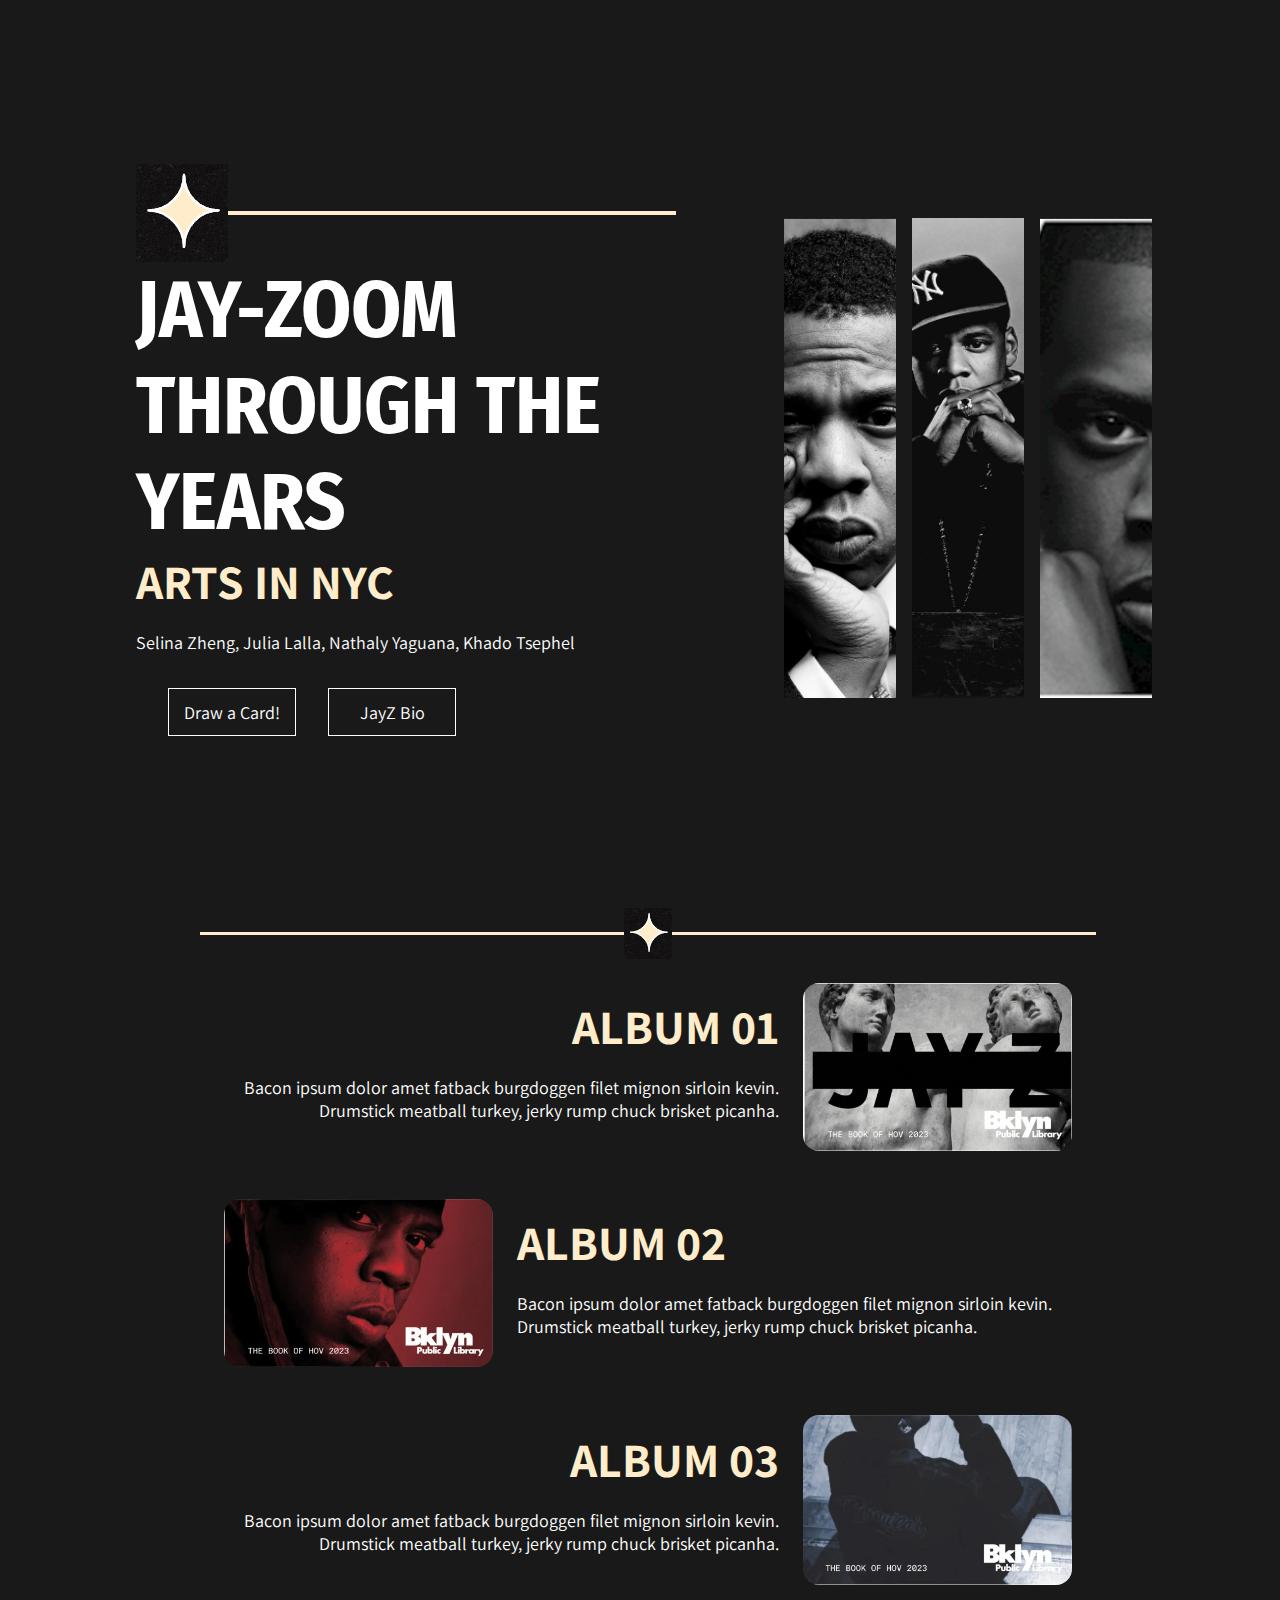
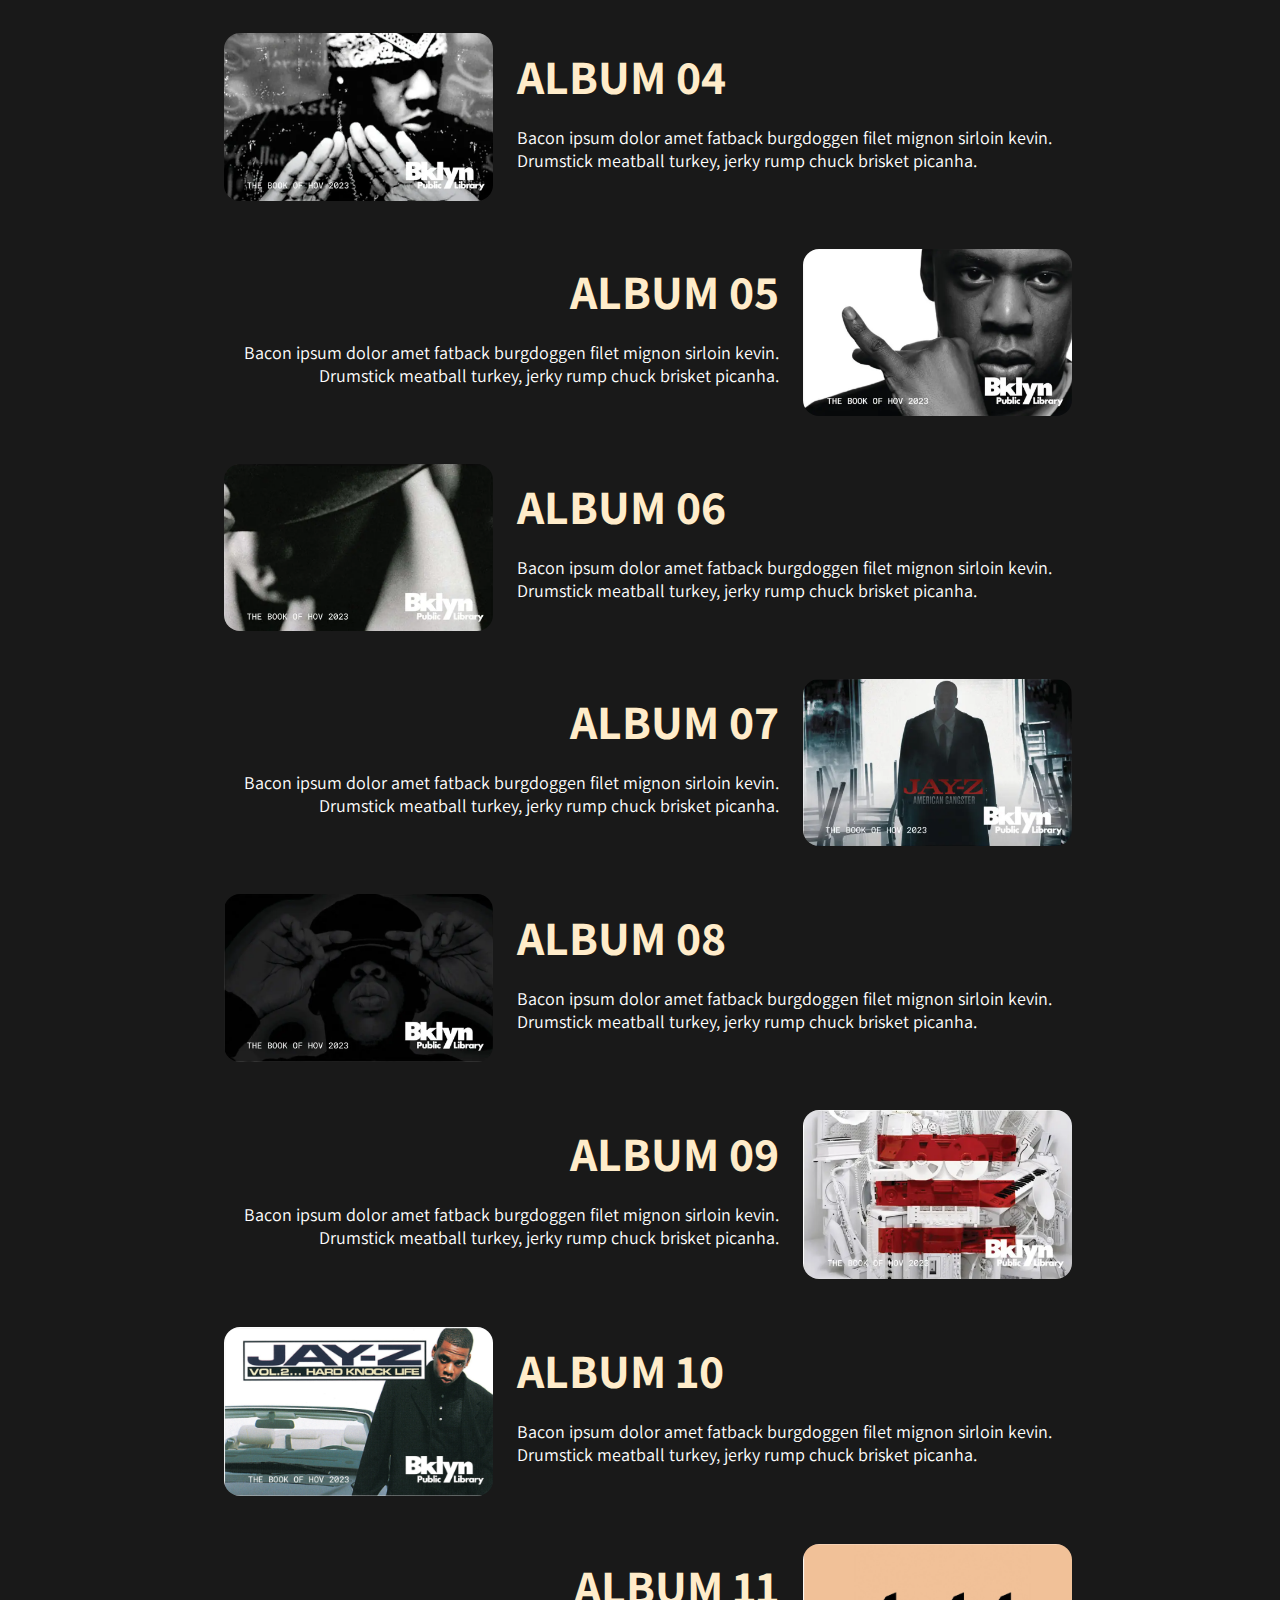
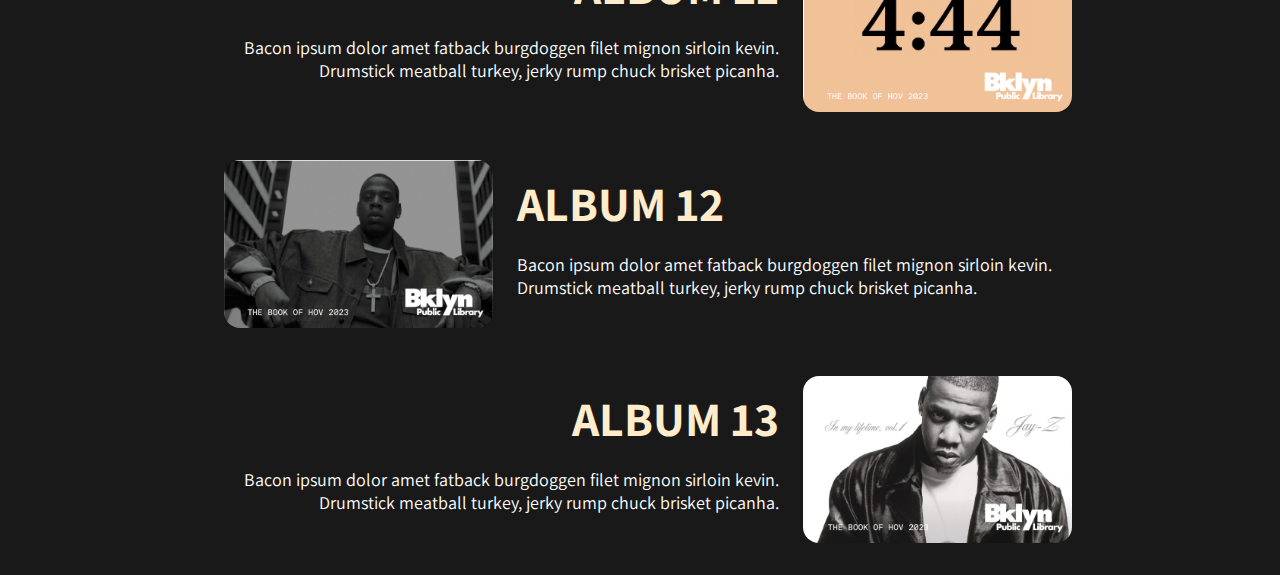
==== index.html @ f0cfb2fd "." ====
<html lang="en">
    <head>
        <meta charset="UTF-8" />
        <meta name="viewport" content="width=device-width, initial-scale=1.0" />
        <link rel="shortcut icon" href="media/star.png" type="image/x-icon" />
        <title>Jay Z Website</title>
        <link rel="stylesheet" href="style.css" />
    </head>
    <body>
        <div class="entire-body">
            <section id="cover">
                <div class="text-column">
                    <div class="row">
                        <img src="media/star.png" alt="" />
                        <span class="line"></span>
                    </div>
                    <h1 class="title">Jay-Zoom Through The Years</h1>
                    <h2 class="title-caption">Arts in NYC</h2>
                    <p class="description">
                        Selina Zheng, Julia Lalla, Nathaly Yaguana, Khado
                        Tsephel
                    </p>
                    <div class="row">
                        <button class="button">Draw a Card!</button>

                        <button class="button">
                            <a href="jayzbio.html">JayZ Bio</a>
                        </button>
                    </div>
                </div>
                <div class="picture-row">
                    <img
                        src="media/fig1.png"
                        alt="Picture of JayZ (black and white)"
                        class="long-img"
                    />
                    <img
                        src="media/fig2.png"
                        alt="Picture of JayZ (black and white)"
                        class="long-img"
                    />
                    <img
                        src="media/fig3.png"
                        alt="Picture of JayZ (black and white)"
                        class="long-img"
                    />
                </div>
            </section>
            <div class="border">
                <span class="line"></span>
                <img src="media/star.png" alt="" class="star-img" />
                <span class="line"></span>
            </div>
            <section id="template">
                <div class="text-group right">
                    <h2 class="title-caption">Album 01</h2>
                    <p class="description">
                        Bacon ipsum dolor amet fatback burgdoggen filet mignon
                        sirloin kevin. Drumstick meatball turkey, jerky rump
                        chuck brisket picanha.
                    </p>
                </div>

                <img
                    onclick="playSound1()"
                    src="media/card1.png"
                    alt="img of"
                    class="wide-img"
                />

                <audio
                    id="audio1"
                    src="https://s3.amazonaws.com/freecodecamp/drums/Heater-1.mp3"
                ></audio>
            </section>
            <section id="template">
                <img
                    onclick="playSound2()"
                    src="media/card2.png"
                    alt="img of"
                    class="wide-img"
                />
                <audio
                    id="audio2"
                    src="https://s3.amazonaws.com/freecodecamp/drums/Heater-1.mp3"
                ></audio>
                <div class="text-group left">
                    <h2 class="title-caption">Album 02</h2>
                    <p class="description">
                        Bacon ipsum dolor amet fatback burgdoggen filet mignon
                        sirloin kevin. Drumstick meatball turkey, jerky rump
                        chuck brisket picanha.
                    </p>
                </div>
            </section>
            <section id="template">
                <div class="text-group right">
                    <h2 class="title-caption">Album 03</h2>
                    <p class="description">
                        Bacon ipsum dolor amet fatback burgdoggen filet mignon
                        sirloin kevin. Drumstick meatball turkey, jerky rump
                        chuck brisket picanha.
                    </p>
                </div>
                <img
                    onclick="playSound3()"
                    src="media/card3.png"
                    alt="img of"
                    class="wide-img"
                />
                <audio
                    id="audio3"
                    src="https://s3.amazonaws.com/freecodecamp/drums/Heater-1.mp3"
                ></audio>
            </section>
            <section id="template">
                <img
                    onclick="playSound4()"
                    src="media/card4.png"
                    alt="img of"
                    class="wide-img"
                />
                <audio
                    id="audio4"
                    src="https://s3.amazonaws.com/freecodecamp/drums/Heater-1.mp3"
                ></audio>
                <div class="text-group left">
                    <h2 class="title-caption">Album 04</h2>
                    <p class="description">
                        Bacon ipsum dolor amet fatback burgdoggen filet mignon
                        sirloin kevin. Drumstick meatball turkey, jerky rump
                        chuck brisket picanha.
                    </p>
                </div>
            </section>
            <section id="template">
                <div class="text-group right">
                    <h2 class="title-caption">Album 05</h2>
                    <p class="description">
                        Bacon ipsum dolor amet fatback burgdoggen filet mignon
                        sirloin kevin. Drumstick meatball turkey, jerky rump
                        chuck brisket picanha.
                    </p>
                </div>
                <img
                    onclick="playSound5()"
                    src="media/card5.png"
                    alt="img of"
                    class="wide-img"
                />
                <audio
                    id="audio5"
                    src="https://s3.amazonaws.com/freecodecamp/drums/Heater-1.mp3"
                ></audio>
            </section>
            <section id="template">
                <img
                    onclick="playSound6()"
                    src="media/card6.png"
                    alt="img of"
                    class="wide-img"
                />
                <audio
                    id="audio6"
                    src="https://s3.amazonaws.com/freecodecamp/drums/Heater-1.mp3"
                ></audio>
                <div class="text-group left">
                    <h2 class="title-caption">Album 06</h2>
                    <p class="description">
                        Bacon ipsum dolor amet fatback burgdoggen filet mignon
                        sirloin kevin. Drumstick meatball turkey, jerky rump
                        chuck brisket picanha.
                    </p>
                </div>
            </section>
            <section id="template">
                <div class="text-group right">
                    <h2 class="title-caption">Album 07</h2>
                    <p class="description">
                        Bacon ipsum dolor amet fatback burgdoggen filet mignon
                        sirloin kevin. Drumstick meatball turkey, jerky rump
                        chuck brisket picanha.
                    </p>
                </div>
                <img
                    onclick="playSound7()"
                    src="media/card7.png"
                    alt="img of"
                    class="wide-img"
                />
                <audio
                    id="audio7"
                    src="https://s3.amazonaws.com/freecodecamp/drums/Heater-1.mp3"
                ></audio>
            </section>
            <section id="template">
                <img
                    onclick="playSound8()"
                    src="media/card8.png"
                    alt="img of"
                    class="wide-img"
                />
                <audio
                    id="audio8"
                    src="https://s3.amazonaws.com/freecodecamp/drums/Heater-1.mp3"
                ></audio>
                <div class="text-group left">
                    <h2 class="title-caption">Album 08</h2>
                    <p class="description">
                        Bacon ipsum dolor amet fatback burgdoggen filet mignon
                        sirloin kevin. Drumstick meatball turkey, jerky rump
                        chuck brisket picanha.
                    </p>
                </div>
            </section>
            <section id="template">
                <div class="text-group right">
                    <h2 class="title-caption">Album 09</h2>
                    <p class="description">
                        Bacon ipsum dolor amet fatback burgdoggen filet mignon
                        sirloin kevin. Drumstick meatball turkey, jerky rump
                        chuck brisket picanha.
                    </p>
                </div>
                <img
                    onclick="playSound9()"
                    src="media/card9.png"
                    alt="img of"
                    class="wide-img"
                />
                <audio
                    id="audio9"
                    src="https://s3.amazonaws.com/freecodecamp/drums/Heater-1.mp3"
                ></audio>
            </section>
            <section id="template">
                <img
                    onclick="playSound10()"
                    src="media/card10.png"
                    alt="img of"
                    class="wide-img"
                />
                <audio
                    id="audio10"
                    src="https://s3.amazonaws.com/freecodecamp/drums/Heater-1.mp3"
                ></audio>
                <div class="text-group left">
                    <h2 class="title-caption">Album 10</h2>
                    <p class="description">
                        Bacon ipsum dolor amet fatback burgdoggen filet mignon
                        sirloin kevin. Drumstick meatball turkey, jerky rump
                        chuck brisket picanha.
                    </p>
                </div>
            </section>
            <section id="template">
                <div class="text-group right">
                    <h2 class="title-caption">Album 11</h2>
                    <p class="description">
                        Bacon ipsum dolor amet fatback burgdoggen filet mignon
                        sirloin kevin. Drumstick meatball turkey, jerky rump
                        chuck brisket picanha.
                    </p>
                </div>
                <img
                    onclick="playSound11()"
                    src="media/card11.png"
                    alt="img of"
                    class="wide-img"
                />
                <audio
                    id="audio11"
                    src="https://s3.amazonaws.com/freecodecamp/drums/Heater-1.mp3"
                ></audio>
            </section>
            <section id="template">
                <img
                    onclick="playSound12()"
                    src="media/card12.png"
                    alt="img of"
                    class="wide-img"
                />
                <audio
                    id="audio12"
                    src="https://s3.amazonaws.com/freecodecamp/drums/Heater-1.mp3"
                ></audio>
                <div class="text-group left">
                    <h2 class="title-caption">Album 12</h2>
                    <p class="description">
                        Bacon ipsum dolor amet fatback burgdoggen filet mignon
                        sirloin kevin. Drumstick meatball turkey, jerky rump
                        chuck brisket picanha.
                    </p>
                </div>
            </section>
            <section id="template">
                <div class="text-group right">
                    <h2 class="title-caption">Album 13</h2>
                    <p class="description">
                        Bacon ipsum dolor amet fatback burgdoggen filet mignon
                        sirloin kevin. Drumstick meatball turkey, jerky rump
                        chuck brisket picanha.
                    </p>
                </div>
                <img
                    onclick="playSound13()"
                    src="media/card13.png"
                    alt="img of"
                    class="wide-img"
                />
                <audio
                    id="audio13"
                    src="https://s3.amazonaws.com/freecodecamp/drums/Heater-1.mp3"
                ></audio>
            </section>
        </div>
        <script src="main.js"></script>
    </body>
</html>
---- style.css ----
@import url(variable.css);
body {
    scroll-behavior: smooth;
    width: 100%;
    overflow-x: hidden;
    background-color: var(--primary-bg);
}
.entire-body {
    margin: 0 auto;
    width: 100%;
    justify-content: center;
    align-items: center;
    display: flex;
    flex-direction: column;
    scrollbar-color: var(--primary-color) var(--quad-color);
}
/* cover page */
#cover {
    width: 100%;
    height: 100vh;
    display: flex;
    flex-direction: row;
    justify-content: center;
    align-items: center;
    margin: 0 auto;
}
.text-column {
    display: flex;
    flex-direction: column;
    width: 50%;
}
.picture-row {
    display: flex;
    width: 30%;
    justify-content: space-around;
}
.button {
    background-color: var(--primary-bg);
    border: 0.1rem solid var(--white);
    color: var(--white);
    width: 20%;
    height: 3rem;
    padding: 0.3rem;
    margin: 1rem 0 1rem 2rem;
    font-family: var(--font-assist);
    font-size: var(--text);
    transition-duration: 0.3s;
}
.button:hover {
    background-color: var(--white);
    color: var(--black);
}
.long-img {
    width: 7rem;
    height: 30rem;
}
.title {
    font-family: var(--font-fira);
    font-size: var(--h1);
    color: var(--white);
    margin: 0;
    text-transform: uppercase;
}
.title-caption {
    font-family: var(--font-assist);
    font-size: var(--h2);
    color: var(--primary-color);
    margin: 0;
    text-transform: uppercase;
}
.description {
    color: var(--white);
    font-size: var(--text);
    font-family: var(--font-assist);
}
/* aesthetic lines and star img */
.row {
    display: flex;
    align-items: center;
    flex-direction: row;
}
.line {
    width: 70%;
    height: 0.2rem;
    background-color: var(--primary-color);
}
.border {
    display: flex;
    align-items: center;
    width: 70%;
    justify-content: space-around;
}
.star-img {
    width: 3rem;
}
/* template */
#template {
    display: flex;
    width: 70%;
    height: 40%;
    justify-content: space-around;
    align-items: center;
}
.text-group {
    width: 70%;
    display: flex;
    flex-direction: column;
}
.right {
    text-align: end;
}
.left {
    text-align: start;
}
.wide-img {
    margin: 1.5rem;
    width: 30%;
    border-radius: 1rem;
    position: relative;
}
a {
    text-decoration: none;
    color: var(--white);
}
.button:hover a {
    color: var(--black);
}
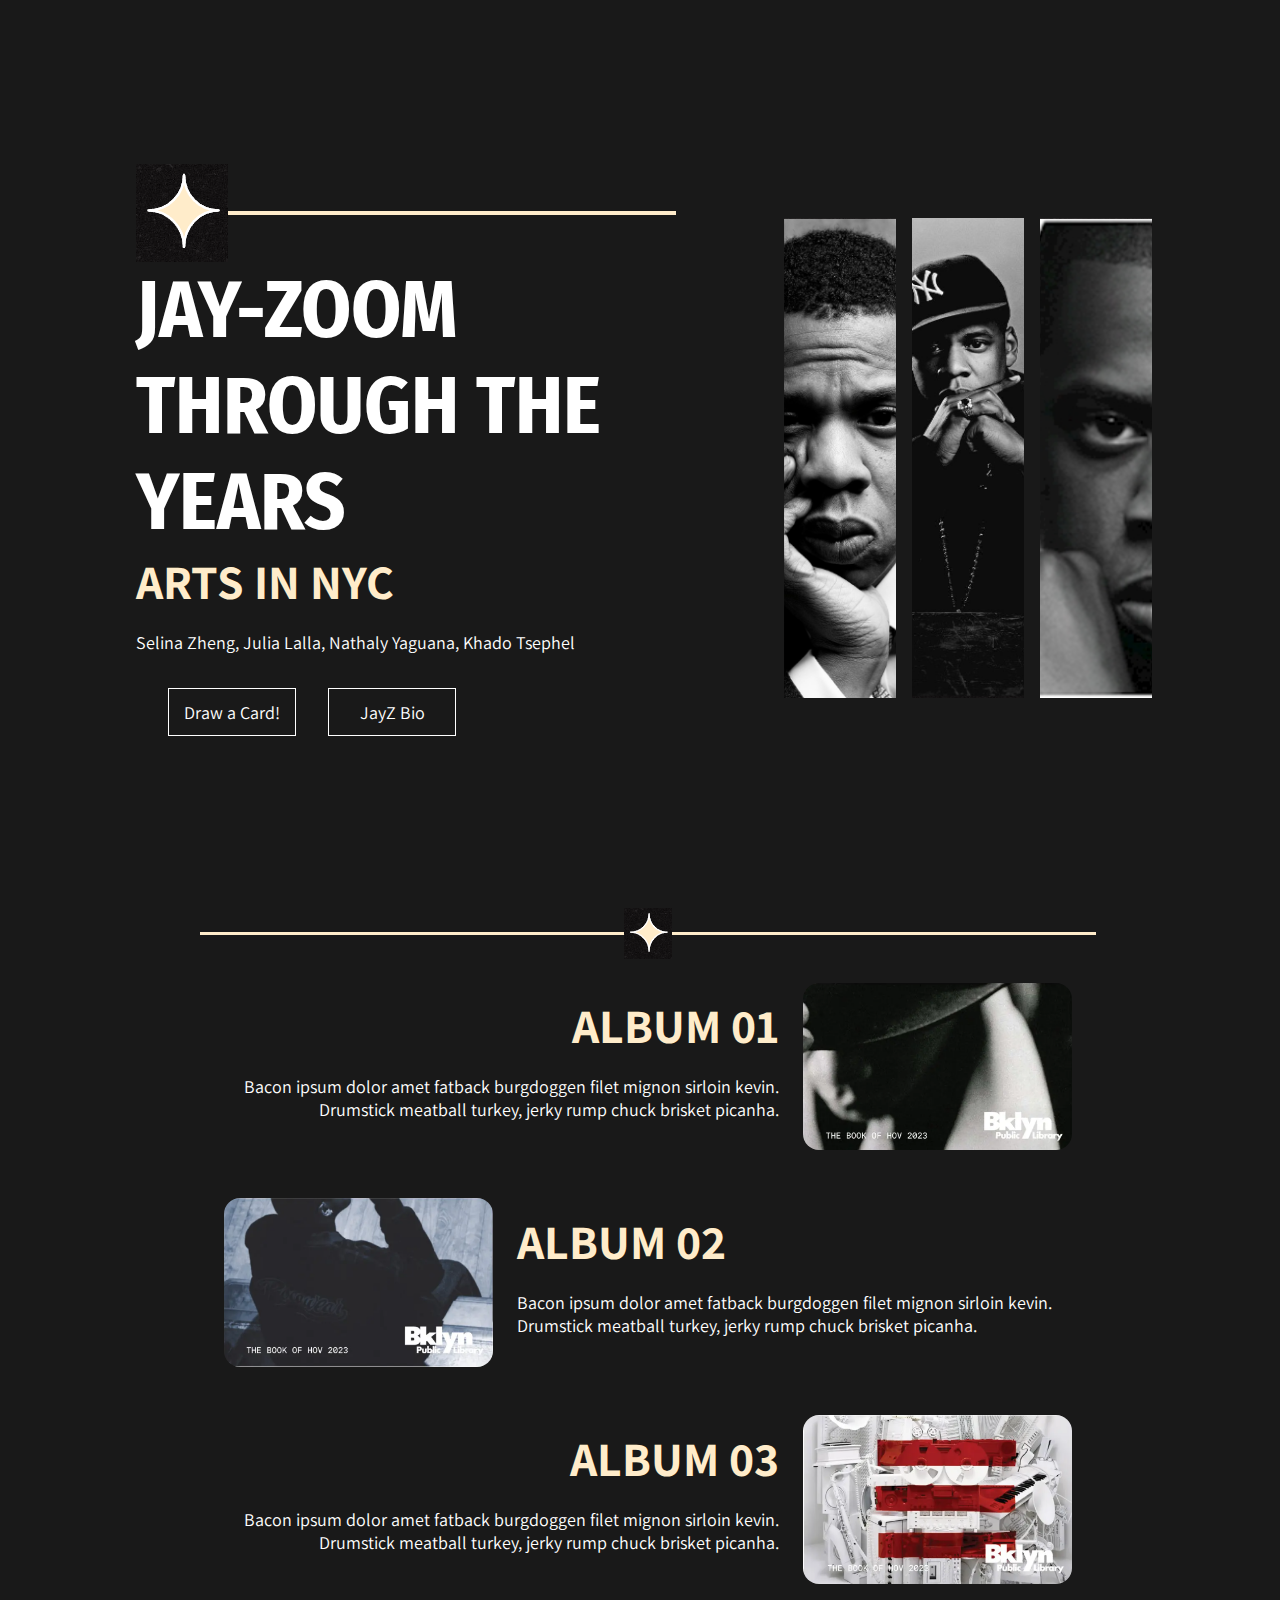
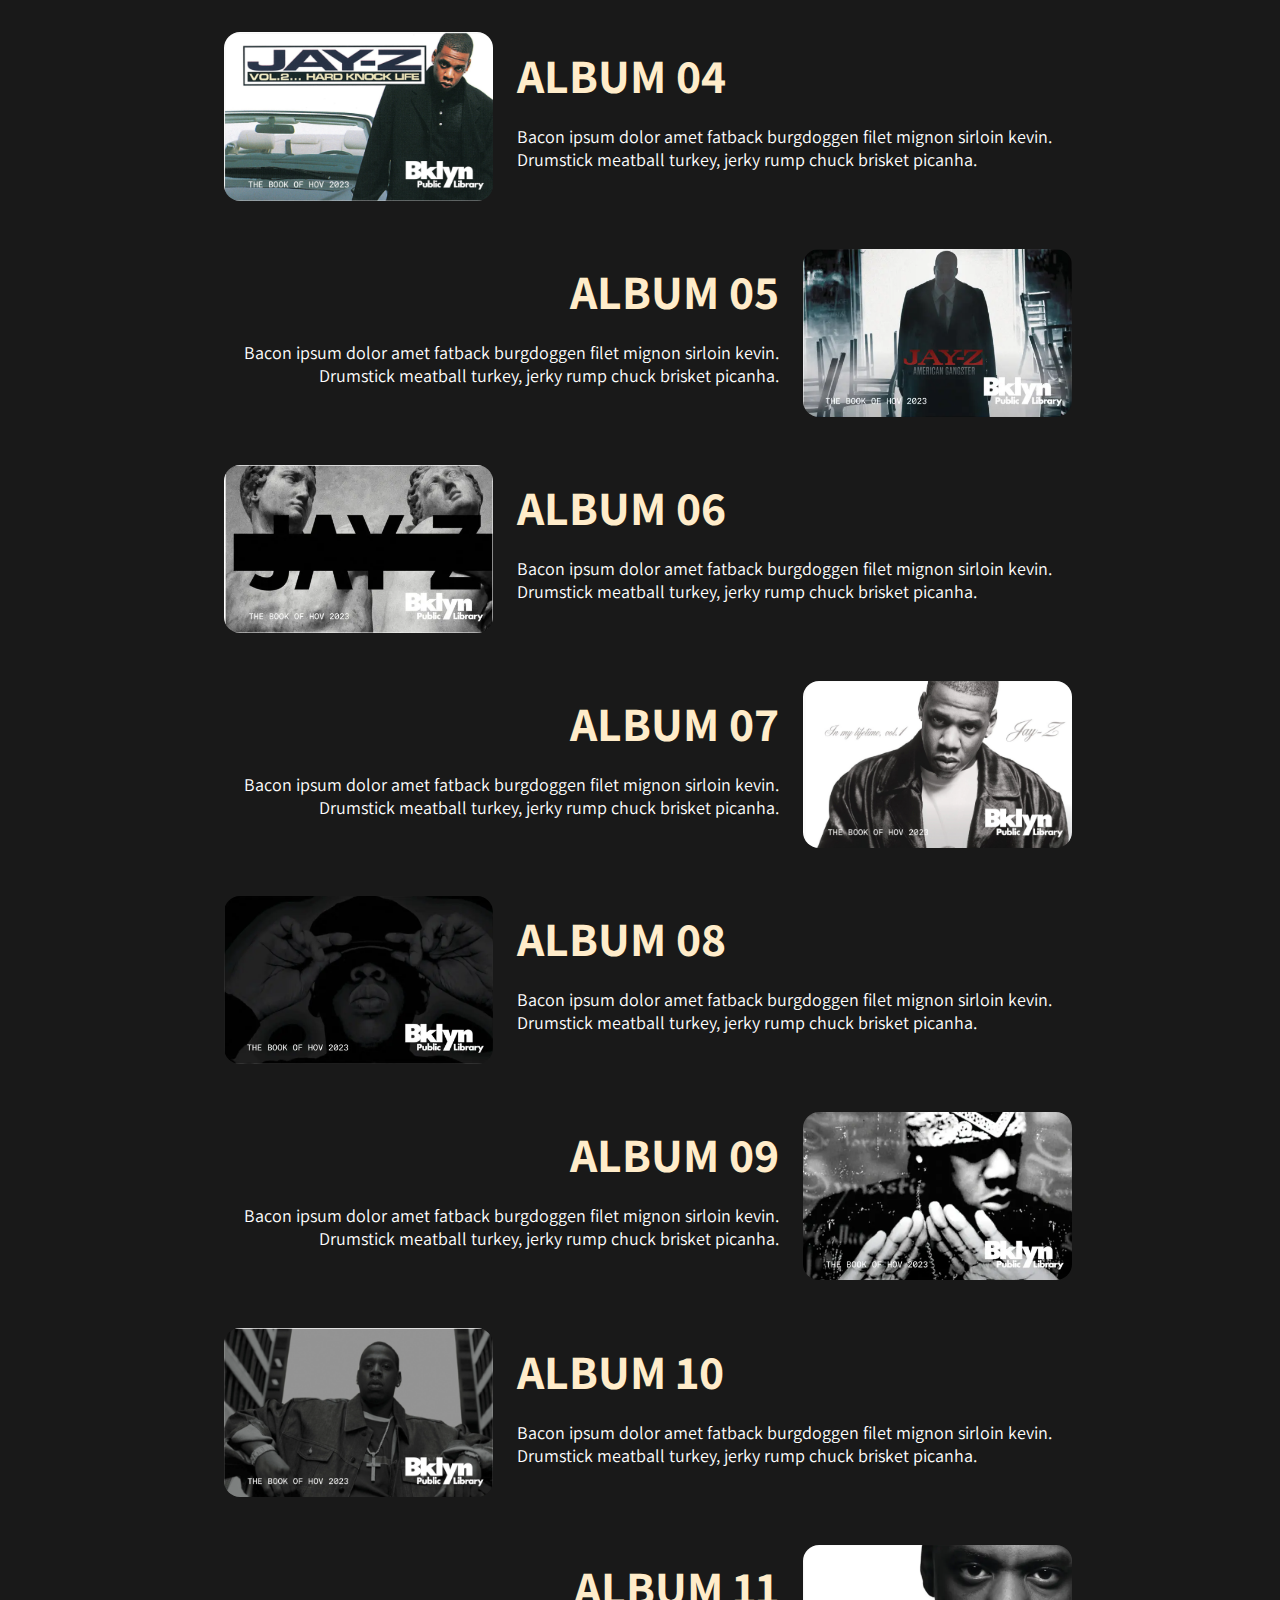
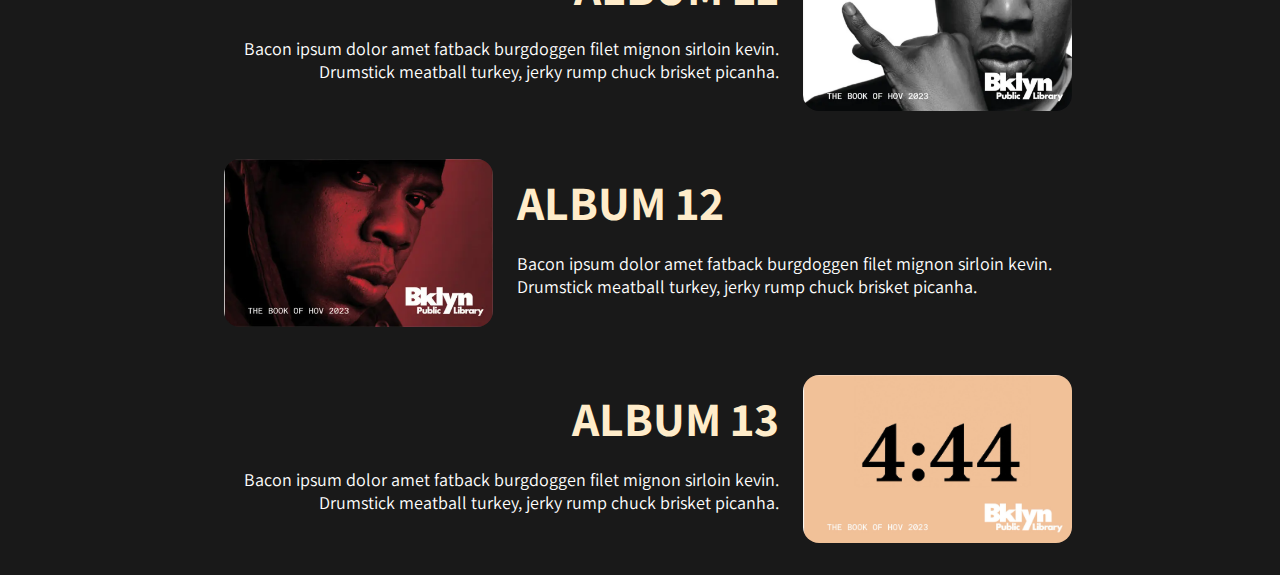
==== commit ac2aa33d: "draw a card complete (kind of)" ====
--- a/index.html
+++ b/index.html
@@ -21,7 +21,9 @@
                         Tsephel
                     </p>
                     <div class="row">
-                        <button class="button">Draw a Card!</button>
+                        <button class="button">
+                            <a href="draw.html">Draw a Card!</a>
+                        </button>
 
                         <button class="button">
                             <a href="jayzbio.html">JayZ Bio</a>
--- a/style.css
+++ b/style.css
@@ -46,9 +46,17 @@
     font-size: var(--text);
     transition-duration: 0.3s;
 }
+.longerbtn {
+    width: 7rem;
+}
 .button:hover {
     background-color: var(--white);
     color: var(--black);
+    justify-content: center;
+    align-items: center;
+}
+.button:hover img {
+    display: none;
 }
 .long-img {
     width: 7rem;
@@ -125,3 +133,72 @@
 .button:hover a {
     color: var(--black);
 }
+.bigger-wide-img {
+    width: 20rem;
+}
+
+/* shuffle card css */
+.card-container {
+    width: 70%;
+    height: 95vh;
+    display: flex;
+    flex-direction: column;
+    justify-content: center;
+    align-items: center;
+    text-align: center;
+    margin: 0 auto;
+    position: relative;
+}
+.card-container h1 {
+    font-size: var(--h2);
+}
+.card-container p {
+    color: var(--white);
+    font-size: var(--text);
+    font-family: var(--font-assist);
+}
+.card-container button {
+    z-index: 2;
+}
+.column {
+    display: flex;
+    align-items: center;
+    justify-content: center;
+    flex-direction: column;
+}
+
+.rotate {
+    transform: rotate(90deg);
+}
+.placeholder-img {
+    width: 40%;
+    margin: 2rem 2rem 0 0;
+}
+.instruct {
+    width: 30vw;
+    height: 20rem;
+    color: var(--white);
+    text-decoration: none;
+    overflow-y: scroll;
+    margin: 0;
+    scrollbar-width: thin;
+    list-style-type: none;
+    text-align: left;
+}
+.icon {
+    width: 1.5rem;
+    height: 60%;
+    margin-left: 10%;
+}
+::-webkit-scrollbar {
+    scrollbar-width: thin;
+    background-color: var(--primary-bg);
+}
+
+ul::-webkit-scrollbar-thumb {
+    scrollbar-width: thin;
+    width: 10px;
+    -webkit-box-shadow: inset 0 0 6px rgba(0, 0, 0, 0.3);
+    border-radius: 10px;
+    background-color: var(--quad-color);
+}
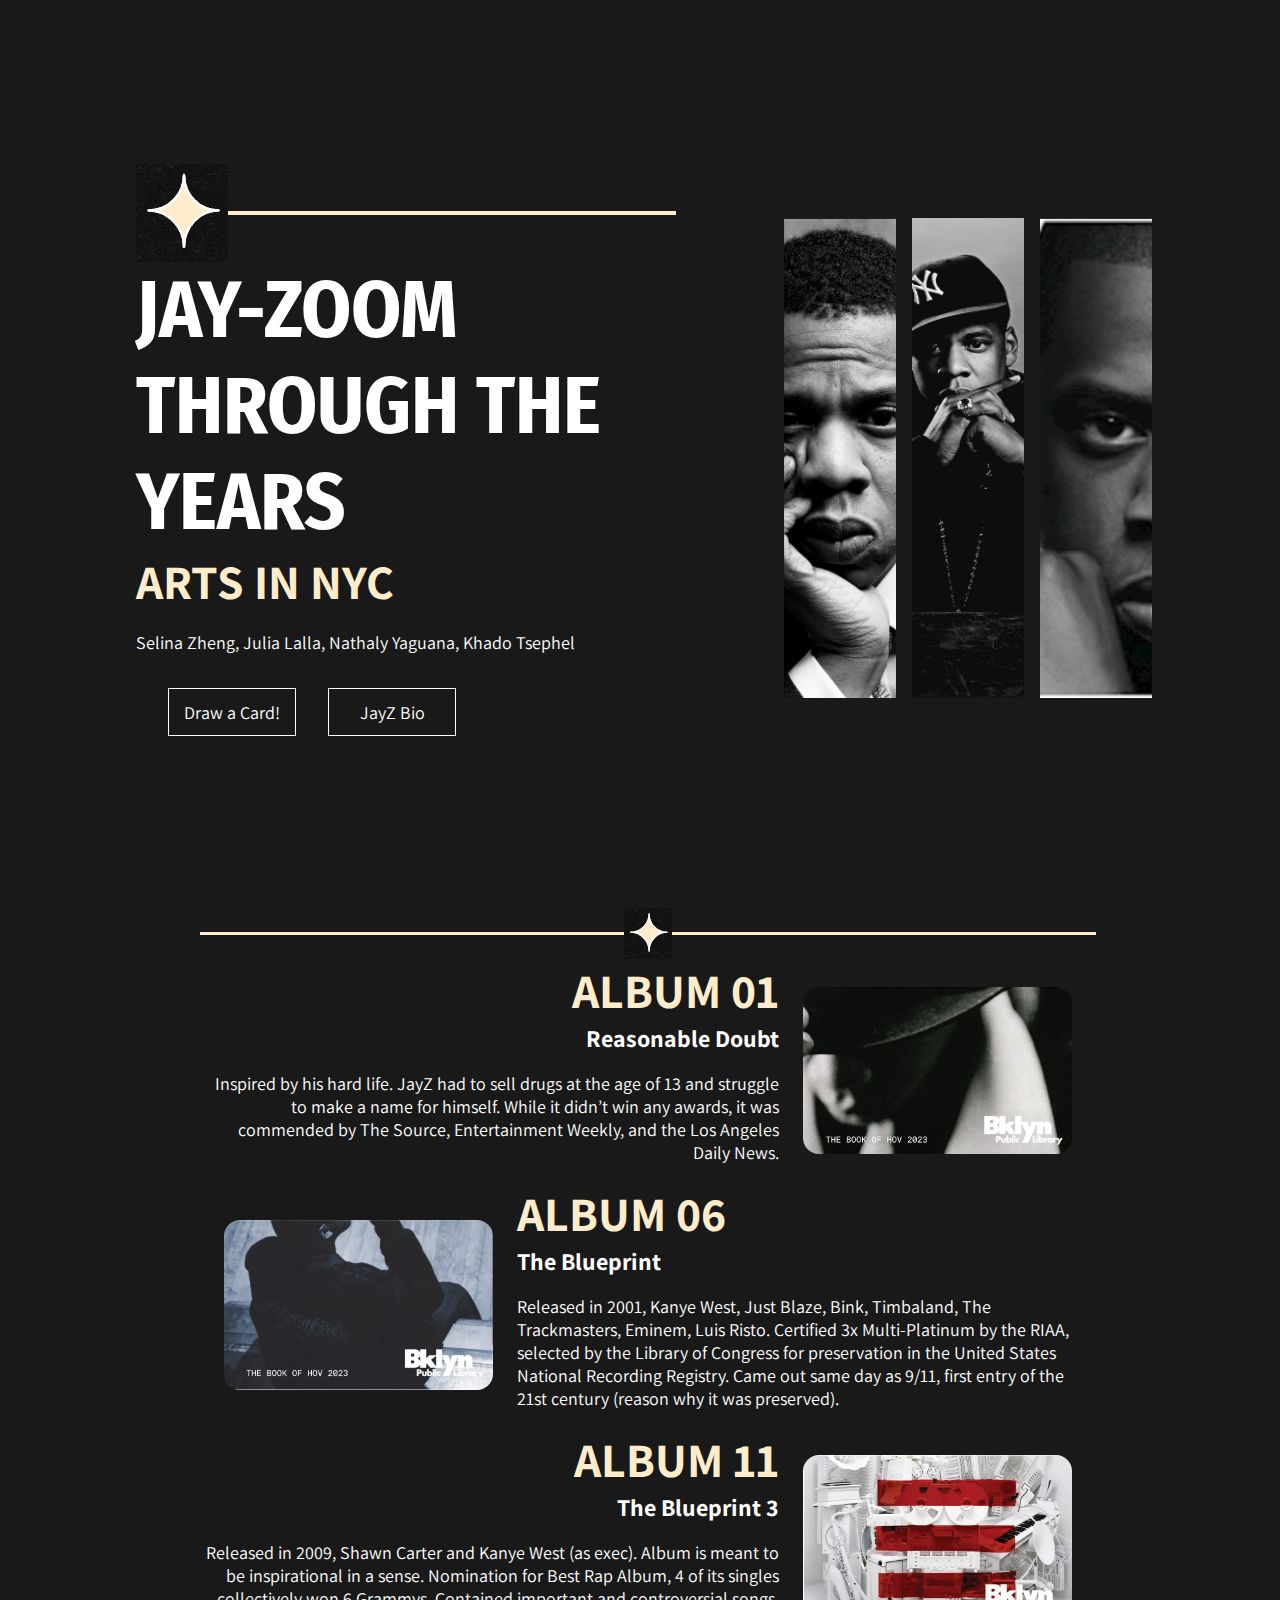
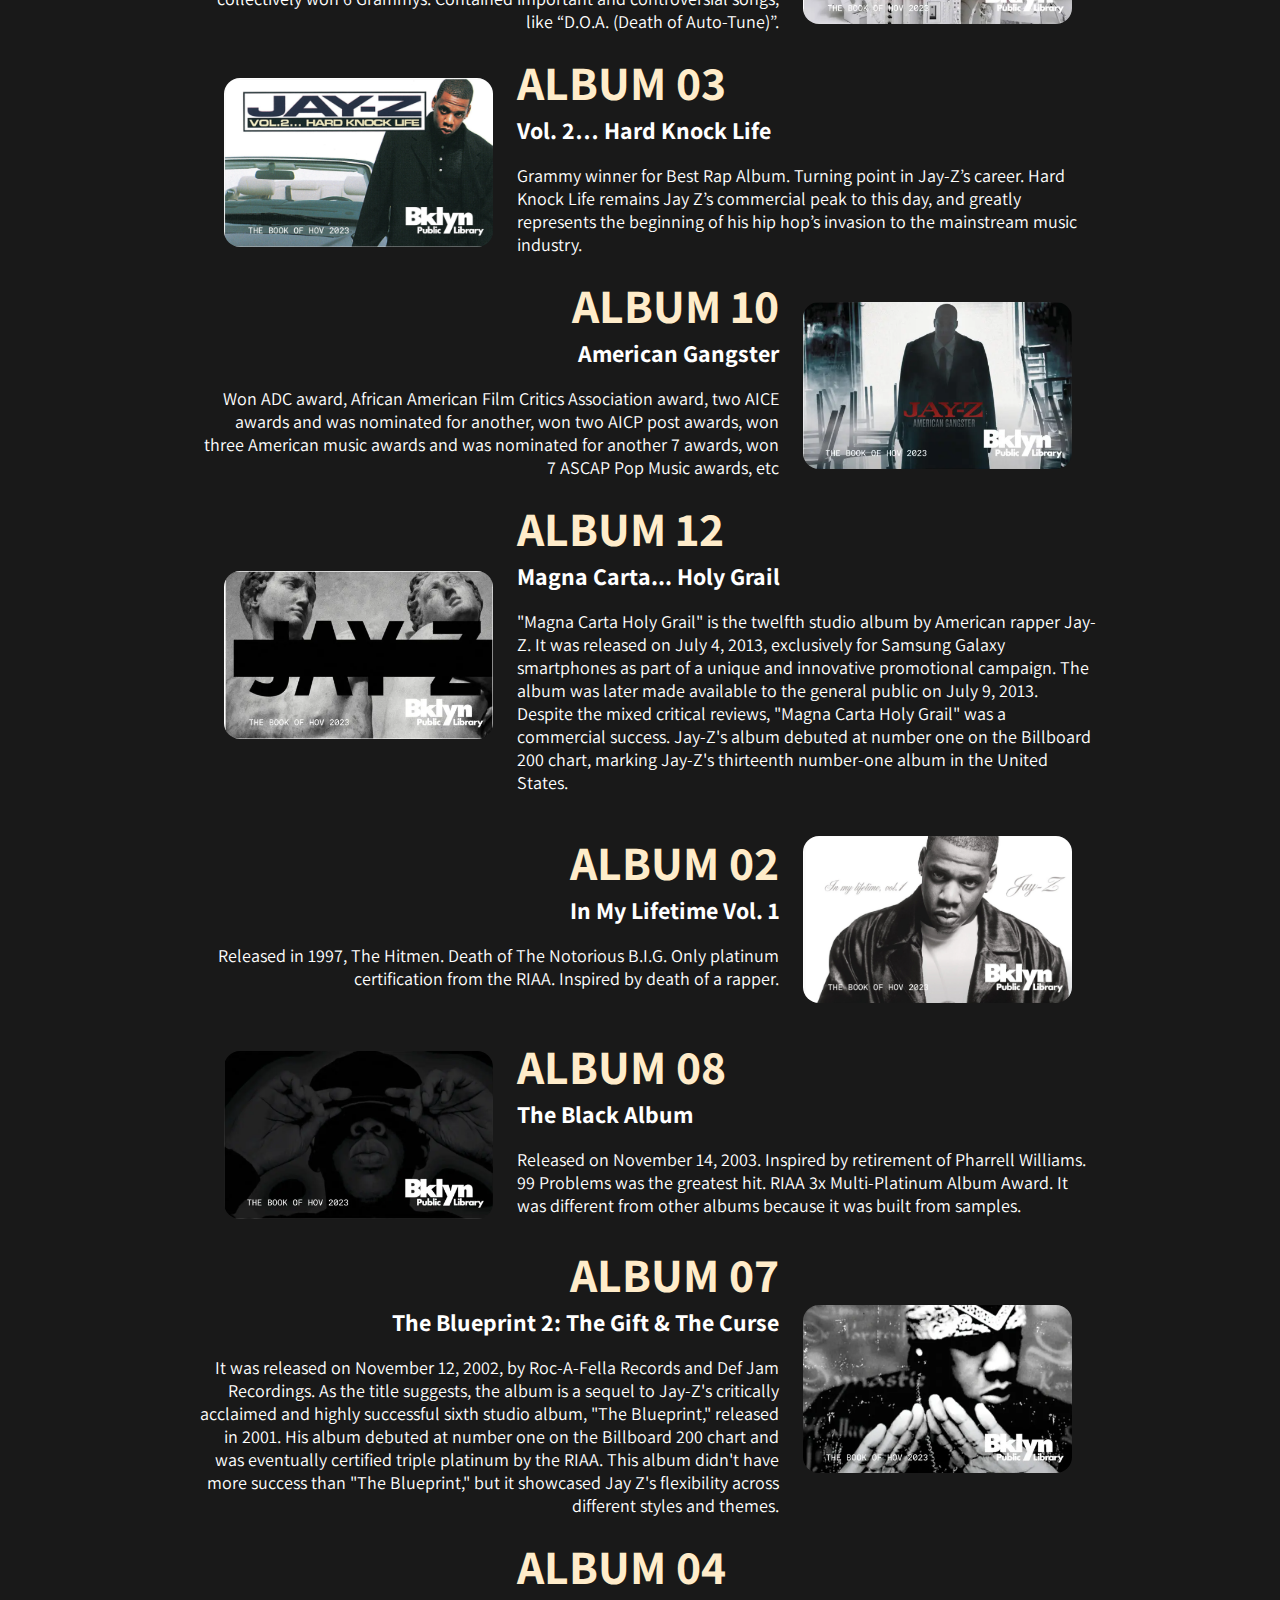
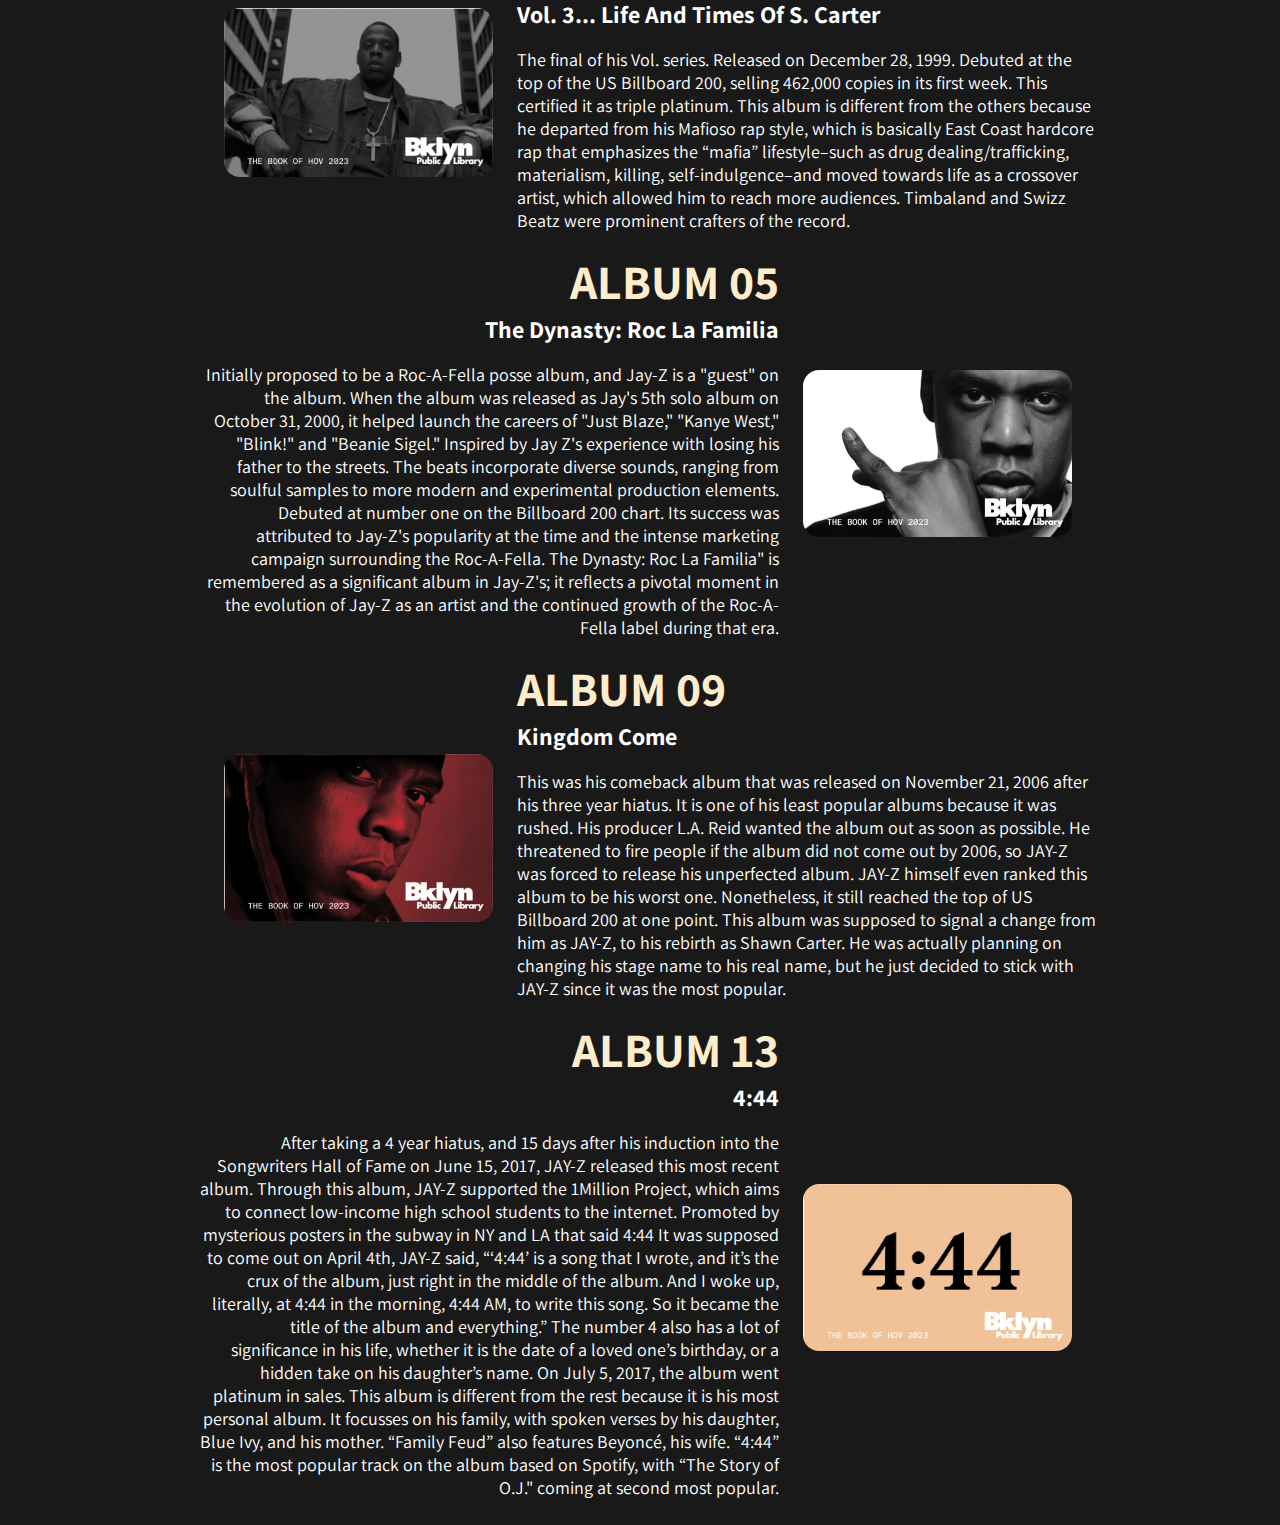
==== commit 580b5519: "card songs done" ====
--- a/index.html
+++ b/index.html
@@ -55,11 +55,14 @@
             </div>
             <section id="template">
                 <div class="text-group right">
-                    <h2 class="title-caption">Album 01</h2>
-                    <p class="description">
-                        Bacon ipsum dolor amet fatback burgdoggen filet mignon
-                        sirloin kevin. Drumstick meatball turkey, jerky rump
-                        chuck brisket picanha.
+                    <h3 class="title-caption">album 01</h3>
+                    <h2 class="caption">Reasonable Doubt</h2>
+                    <p class="description">
+                        Inspired by his hard life. JayZ had to sell drugs at the
+                        age of 13 and struggle to make a name for himself. While
+                        it didn’t win any awards, it was commended by The
+                        Source, Entertainment Weekly, and the Los Angeles Daily
+                        News.
                     </p>
                 </div>
 
@@ -70,10 +73,7 @@
                     class="wide-img"
                 />
 
-                <audio
-                    id="audio1"
-                    src="https://s3.amazonaws.com/freecodecamp/drums/Heater-1.mp3"
-                ></audio>
+                <audio id="audio1" src="media/reasonable.m4a"></audio>
             </section>
             <section id="template">
                 <img
@@ -82,26 +82,33 @@
                     alt="img of"
                     class="wide-img"
                 />
-                <audio
-                    id="audio2"
-                    src="https://s3.amazonaws.com/freecodecamp/drums/Heater-1.mp3"
-                ></audio>
-                <div class="text-group left">
-                    <h2 class="title-caption">Album 02</h2>
-                    <p class="description">
-                        Bacon ipsum dolor amet fatback burgdoggen filet mignon
-                        sirloin kevin. Drumstick meatball turkey, jerky rump
-                        chuck brisket picanha.
-                    </p>
-                </div>
-            </section>
-            <section id="template">
-                <div class="text-group right">
-                    <h2 class="title-caption">Album 03</h2>
-                    <p class="description">
-                        Bacon ipsum dolor amet fatback burgdoggen filet mignon
-                        sirloin kevin. Drumstick meatball turkey, jerky rump
-                        chuck brisket picanha.
+                <audio id="audio2" src="media/blue.m4a"></audio>
+                <div class="text-group left">
+                    <h3 class="title-caption">album 06</h3>
+                    <h2 class="caption">The Blueprint</h2>
+
+                    <p class="description">
+                        Released in 2001, Kanye West, Just Blaze, Bink,
+                        Timbaland, The Trackmasters, Eminem, Luis Risto.
+                        Certified 3x Multi-Platinum by the RIAA, selected by the
+                        Library of Congress for preservation in the United
+                        States National Recording Registry. Came out same day as
+                        9/11, first entry of the 21st century (reason why it was
+                        preserved).
+                    </p>
+                </div>
+            </section>
+            <section id="template">
+                <div class="text-group right">
+                    <h3 class="title-caption">album 11</h3>
+                    <h2 class="caption">The Blueprint 3</h2>
+
+                    <p class="description">
+                        Released in 2009, Shawn Carter and Kanye West (as exec).
+                        Album is meant to be inspirational in a sense.
+                        Nomination for Best Rap Album, 4 of its singles
+                        collectively won 6 Grammys. Contained important and
+                        controversial songs, like “D.O.A. (Death of Auto-Tune)”.
                     </p>
                 </div>
                 <img
@@ -110,10 +117,7 @@
                     alt="img of"
                     class="wide-img"
                 />
-                <audio
-                    id="audio3"
-                    src="https://s3.amazonaws.com/freecodecamp/drums/Heater-1.mp3"
-                ></audio>
+                <audio id="audio3" src="media/blueprint 3.m4a"></audio>
             </section>
             <section id="template">
                 <img
@@ -122,26 +126,31 @@
                     alt="img of"
                     class="wide-img"
                 />
-                <audio
-                    id="audio4"
-                    src="https://s3.amazonaws.com/freecodecamp/drums/Heater-1.mp3"
-                ></audio>
-                <div class="text-group left">
-                    <h2 class="title-caption">Album 04</h2>
-                    <p class="description">
-                        Bacon ipsum dolor amet fatback burgdoggen filet mignon
-                        sirloin kevin. Drumstick meatball turkey, jerky rump
-                        chuck brisket picanha.
-                    </p>
-                </div>
-            </section>
-            <section id="template">
-                <div class="text-group right">
-                    <h2 class="title-caption">Album 05</h2>
-                    <p class="description">
-                        Bacon ipsum dolor amet fatback burgdoggen filet mignon
-                        sirloin kevin. Drumstick meatball turkey, jerky rump
-                        chuck brisket picanha.
+                <audio id="audio4" src="media/knock.m4a"></audio>
+                <div class="text-group left">
+                    <h3 class="title-caption">album 03</h3>
+                    <h2 class="caption">Vol. 2… Hard Knock Life</h2>
+
+                    <p class="description">
+                        Grammy winner for Best Rap Album. Turning point in
+                        Jay-Z’s career. Hard Knock Life remains Jay Z’s
+                        commercial peak to this day, and greatly represents the
+                        beginning of his hip hop’s invasion to the mainstream
+                        music industry.
+                    </p>
+                </div>
+            </section>
+            <section id="template">
+                <div class="text-group right">
+                    <h3 class="title-caption">album 10</h3>
+                    <h2 class="caption">American Gangster</h2>
+
+                    <p class="description">
+                        Won ADC award, African American Film Critics Association
+                        award, two AICE awards and was nominated for another,
+                        won two AICP post awards, won three American music
+                        awards and was nominated for another 7 awards, won 7
+                        ASCAP Pop Music awards, etc
                     </p>
                 </div>
                 <img
@@ -150,10 +159,7 @@
                     alt="img of"
                     class="wide-img"
                 />
-                <audio
-                    id="audio5"
-                    src="https://s3.amazonaws.com/freecodecamp/drums/Heater-1.mp3"
-                ></audio>
+                <audio id="audio5" src="media/american.m4a"></audio>
             </section>
             <section id="template">
                 <img
@@ -164,24 +170,35 @@
                 />
                 <audio
                     id="audio6"
-                    src="https://s3.amazonaws.com/freecodecamp/drums/Heater-1.mp3"
+                    src="media/Magna Carta Holy grail.m4a.m4a"
                 ></audio>
                 <div class="text-group left">
-                    <h2 class="title-caption">Album 06</h2>
-                    <p class="description">
-                        Bacon ipsum dolor amet fatback burgdoggen filet mignon
-                        sirloin kevin. Drumstick meatball turkey, jerky rump
-                        chuck brisket picanha.
-                    </p>
-                </div>
-            </section>
-            <section id="template">
-                <div class="text-group right">
-                    <h2 class="title-caption">Album 07</h2>
-                    <p class="description">
-                        Bacon ipsum dolor amet fatback burgdoggen filet mignon
-                        sirloin kevin. Drumstick meatball turkey, jerky rump
-                        chuck brisket picanha.
+                    <h3 class="title-caption">album 12</h3>
+                    <h2 class="caption">Magna Carta... Holy Grail</h2>
+
+                    <p class="description">
+                        "Magna Carta Holy Grail" is the twelfth studio album by
+                        American rapper Jay-Z. It was released on July 4, 2013,
+                        exclusively for Samsung Galaxy smartphones as part of a
+                        unique and innovative promotional campaign. The album
+                        was later made available to the general public on July
+                        9, 2013. Despite the mixed critical reviews, "Magna
+                        Carta Holy Grail" was a commercial success. Jay-Z's
+                        album debuted at number one on the Billboard 200 chart,
+                        marking Jay-Z's thirteenth number-one album in the
+                        United States.
+                    </p>
+                </div>
+            </section>
+            <section id="template">
+                <div class="text-group right">
+                    <h3 class="title-caption">album 02</h3>
+                    <h2 class="caption">In My Lifetime Vol. 1</h2>
+
+                    <p class="description">
+                        Released in 1997, The Hitmen. Death of The Notorious
+                        B.I.G. Only platinum certification from the RIAA.
+                        Inspired by death of a rapper.
                     </p>
                 </div>
                 <img
@@ -190,10 +207,7 @@
                     alt="img of"
                     class="wide-img"
                 />
-                <audio
-                    id="audio7"
-                    src="https://s3.amazonaws.com/freecodecamp/drums/Heater-1.mp3"
-                ></audio>
+                <audio id="audio7" src="media/vol1.m4a"></audio>
             </section>
             <section id="template">
                 <img
@@ -202,26 +216,36 @@
                     alt="img of"
                     class="wide-img"
                 />
-                <audio
-                    id="audio8"
-                    src="https://s3.amazonaws.com/freecodecamp/drums/Heater-1.mp3"
-                ></audio>
-                <div class="text-group left">
-                    <h2 class="title-caption">Album 08</h2>
-                    <p class="description">
-                        Bacon ipsum dolor amet fatback burgdoggen filet mignon
-                        sirloin kevin. Drumstick meatball turkey, jerky rump
-                        chuck brisket picanha.
-                    </p>
-                </div>
-            </section>
-            <section id="template">
-                <div class="text-group right">
-                    <h2 class="title-caption">Album 09</h2>
-                    <p class="description">
-                        Bacon ipsum dolor amet fatback burgdoggen filet mignon
-                        sirloin kevin. Drumstick meatball turkey, jerky rump
-                        chuck brisket picanha.
+                <audio id="audio8" src="media/black.m4a.m4a"></audio>
+                <div class="text-group left">
+                    <h3 class="title-caption">album 08</h3>
+                    <h2 class="caption">The Black Album</h2>
+
+                    <p class="description">
+                        Released on November 14, 2003. Inspired by retirement of
+                        Pharrell Williams. 99 Problems was the greatest hit.
+                        RIAA 3x Multi-Platinum Album Award. It was different
+                        from other albums because it was built from samples.
+                    </p>
+                </div>
+            </section>
+            <section id="template">
+                <div class="text-group right">
+                    <h3 class="title-caption">album 07</h3>
+                    <h2 class="caption">
+                        The Blueprint 2: The Gift & The Curse
+                    </h2>
+
+                    <p class="description">
+                        It was released on November 12, 2002, by Roc-A-Fella
+                        Records and Def Jam Recordings. As the title suggests,
+                        the album is a sequel to Jay-Z's critically acclaimed
+                        and highly successful sixth studio album, "The
+                        Blueprint," released in 2001. His album debuted at
+                        number one on the Billboard 200 chart and was eventually
+                        certified triple platinum by the RIAA. This album didn't
+                        have more success than "The Blueprint," but it showcased
+                        Jay Z's flexibility across different styles and themes.
                     </p>
                 </div>
                 <img
@@ -232,7 +256,7 @@
                 />
                 <audio
                     id="audio9"
-                    src="https://s3.amazonaws.com/freecodecamp/drums/Heater-1.mp3"
+                    src="media/Blueprint 2 greatest hit.m4a.m4a"
                 ></audio>
             </section>
             <section id="template">
@@ -242,26 +266,51 @@
                     alt="img of"
                     class="wide-img"
                 />
-                <audio
-                    id="audio10"
-                    src="https://s3.amazonaws.com/freecodecamp/drums/Heater-1.mp3"
-                ></audio>
-                <div class="text-group left">
-                    <h2 class="title-caption">Album 10</h2>
-                    <p class="description">
-                        Bacon ipsum dolor amet fatback burgdoggen filet mignon
-                        sirloin kevin. Drumstick meatball turkey, jerky rump
-                        chuck brisket picanha.
-                    </p>
-                </div>
-            </section>
-            <section id="template">
-                <div class="text-group right">
-                    <h2 class="title-caption">Album 11</h2>
-                    <p class="description">
-                        Bacon ipsum dolor amet fatback burgdoggen filet mignon
-                        sirloin kevin. Drumstick meatball turkey, jerky rump
-                        chuck brisket picanha.
+                <audio id="audio10" src="media/Vol 3 Big Pimpin.m4a"></audio>
+                <div class="text-group left">
+                    <h3 class="title-caption">album 04</h3>
+                    <h2 class="caption">
+                        Vol. 3... Life and Times of S. Carter
+                    </h2>
+
+                    <p class="description">
+                        The final of his Vol. series. Released on December 28,
+                        1999. Debuted at the top of the US Billboard 200,
+                        selling 462,000 copies in its first week. This certified
+                        it as triple platinum. This album is different from the
+                        others because he departed from his Mafioso rap style,
+                        which is basically East Coast hardcore rap that
+                        emphasizes the “mafia” lifestyle–such as drug
+                        dealing/trafficking, materialism, killing,
+                        self-indulgence–and moved towards life as a crossover
+                        artist, which allowed him to reach more audiences.
+                        Timbaland and Swizz Beatz were prominent crafters of the
+                        record.
+                    </p>
+                </div>
+            </section>
+            <section id="template">
+                <div class="text-group right">
+                    <h3 class="title-caption">album 05</h3>
+                    <h2 class="caption">The Dynasty: Roc La Familia</h2>
+
+                    <p class="description">
+                        Initially proposed to be a Roc-A-Fella posse album, and
+                        Jay-Z is a "guest" on the album. When the album was
+                        released as Jay's 5th solo album on October 31, 2000, it
+                        helped launch the careers of "Just Blaze," "Kanye West,"
+                        "Blink!" and "Beanie Sigel." Inspired by Jay Z's
+                        experience with losing his father to the streets. The
+                        beats incorporate diverse sounds, ranging from soulful
+                        samples to more modern and experimental production
+                        elements. Debuted at number one on the Billboard 200
+                        chart. Its success was attributed to Jay-Z's popularity
+                        at the time and the intense marketing campaign
+                        surrounding the Roc-A-Fella. The Dynasty: Roc La
+                        Familia" is remembered as a significant album in
+                        Jay-Z's; it reflects a pivotal moment in the evolution
+                        of Jay-Z as an artist and the continued growth of the
+                        Roc-A-Fella label during that era.
                     </p>
                 </div>
                 <img
@@ -272,7 +321,7 @@
                 />
                 <audio
                     id="audio11"
-                    src="https://s3.amazonaws.com/freecodecamp/drums/Heater-1.mp3"
+                    src="media/Dynasty greatest hit.m4a.m4a"
                 ></audio>
             </section>
             <section id="template">
@@ -284,24 +333,57 @@
                 />
                 <audio
                     id="audio12"
-                    src="https://s3.amazonaws.com/freecodecamp/drums/Heater-1.mp3"
+                    src="media/Kingdom Come- Lost One.m4a"
                 ></audio>
                 <div class="text-group left">
-                    <h2 class="title-caption">Album 12</h2>
-                    <p class="description">
-                        Bacon ipsum dolor amet fatback burgdoggen filet mignon
-                        sirloin kevin. Drumstick meatball turkey, jerky rump
-                        chuck brisket picanha.
-                    </p>
-                </div>
-            </section>
-            <section id="template">
-                <div class="text-group right">
-                    <h2 class="title-caption">Album 13</h2>
-                    <p class="description">
-                        Bacon ipsum dolor amet fatback burgdoggen filet mignon
-                        sirloin kevin. Drumstick meatball turkey, jerky rump
-                        chuck brisket picanha.
+                    <h3 class="title-caption">album 09</h3>
+                    <h2 class="caption">Kingdom Come</h2>
+                    <p class="description">
+                        This was his comeback album that was released on
+                        November 21, 2006 after his three year hiatus. It is one
+                        of his least popular albums because it was rushed. His
+                        producer L.A. Reid wanted the album out as soon as
+                        possible. He threatened to fire people if the album did
+                        not come out by 2006, so JAY-Z was forced to release his
+                        unperfected album. JAY-Z himself even ranked this album
+                        to be his worst one. Nonetheless, it still reached the
+                        top of US Billboard 200 at one point. This album was
+                        supposed to signal a change from him as JAY-Z, to his
+                        rebirth as Shawn Carter. He was actually planning on
+                        changing his stage name to his real name, but he just
+                        decided to stick with JAY-Z since it was the most
+                        popular.
+                    </p>
+                </div>
+            </section>
+            <section id="template">
+                <div class="text-group right">
+                    <h3 class="title-caption">album 13</h3>
+                    <h2 class="caption">4:44</h2>
+
+                    <p class="description">
+                        After taking a 4 year hiatus, and 15 days after his
+                        induction into the Songwriters Hall of Fame on June 15,
+                        2017, JAY-Z released this most recent album. Through
+                        this album, JAY-Z supported the 1Million Project, which
+                        aims to connect low-income high school students to the
+                        internet. Promoted by mysterious posters in the subway
+                        in NY and LA that said 4:44 It was supposed to come out
+                        on April 4th, JAY-Z said, “‘4:44’ is a song that I
+                        wrote, and it’s the crux of the album, just right in the
+                        middle of the album. And I woke up, literally, at 4:44
+                        in the morning, 4:44 AM, to write this song. So it
+                        became the title of the album and everything.” The
+                        number 4 also has a lot of significance in his life,
+                        whether it is the date of a loved one’s birthday, or a
+                        hidden take on his daughter’s name. On July 5, 2017, the
+                        album went platinum in sales. This album is different
+                        from the rest because it is his most personal album. It
+                        focusses on his family, with spoken verses by his
+                        daughter, Blue Ivy, and his mother. “Family Feud” also
+                        features Beyoncé, his wife. “4:44” is the most popular
+                        track on the album based on Spotify, with “The Story of
+                        O.J." coming at second most popular.
                     </p>
                 </div>
                 <img
@@ -310,10 +392,7 @@
                     alt="img of"
                     class="wide-img"
                 />
-                <audio
-                    id="audio13"
-                    src="https://s3.amazonaws.com/freecodecamp/drums/Heater-1.mp3"
-                ></audio>
+                <audio id="audio13" src="media/4_44.m4a"></audio>
             </section>
         </div>
         <script src="main.js"></script>
--- a/style.css
+++ b/style.css
@@ -75,6 +75,13 @@
     color: var(--primary-color);
     margin: 0;
     text-transform: uppercase;
+}
+.caption {
+    text-transform: capitalize;
+    color: var(--white);
+    font-size: var(--h3);
+    font-family: var(--font-assist);
+    margin: 0;
 }
 .description {
     color: var(--white);
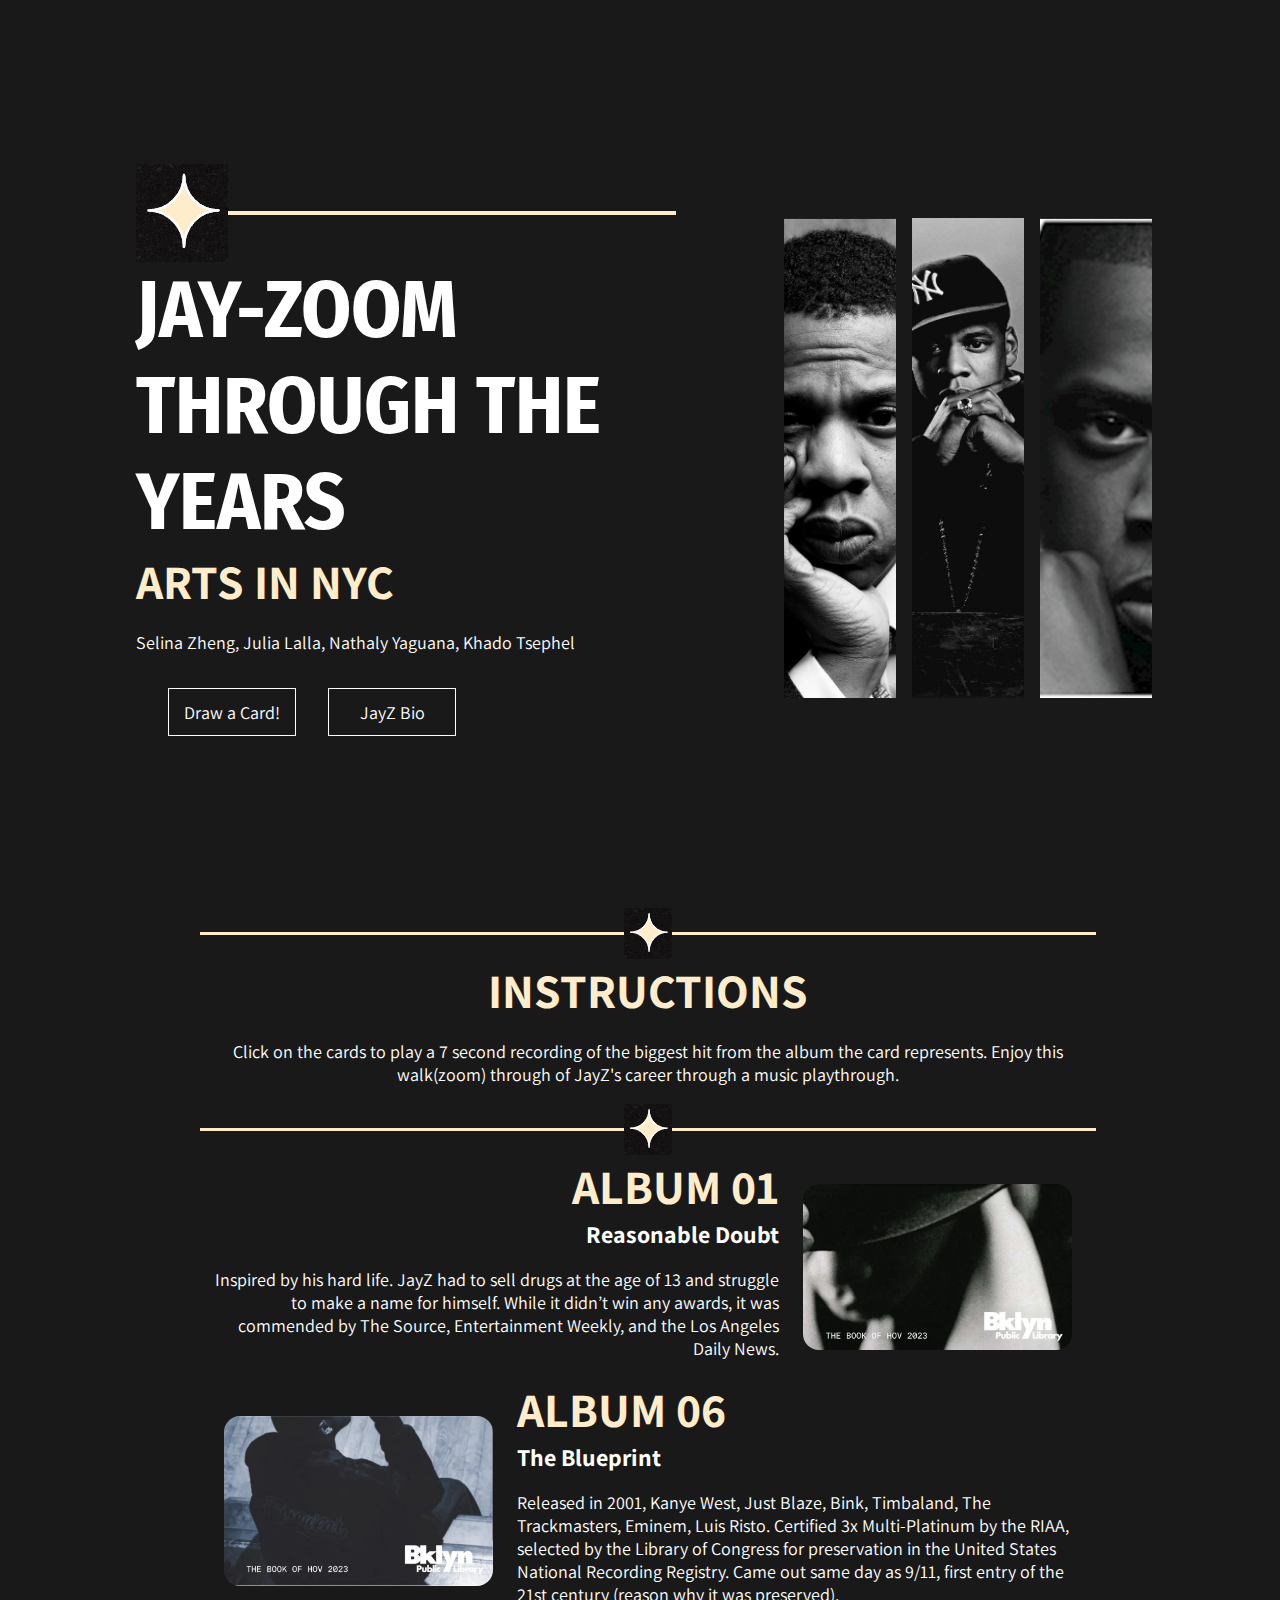
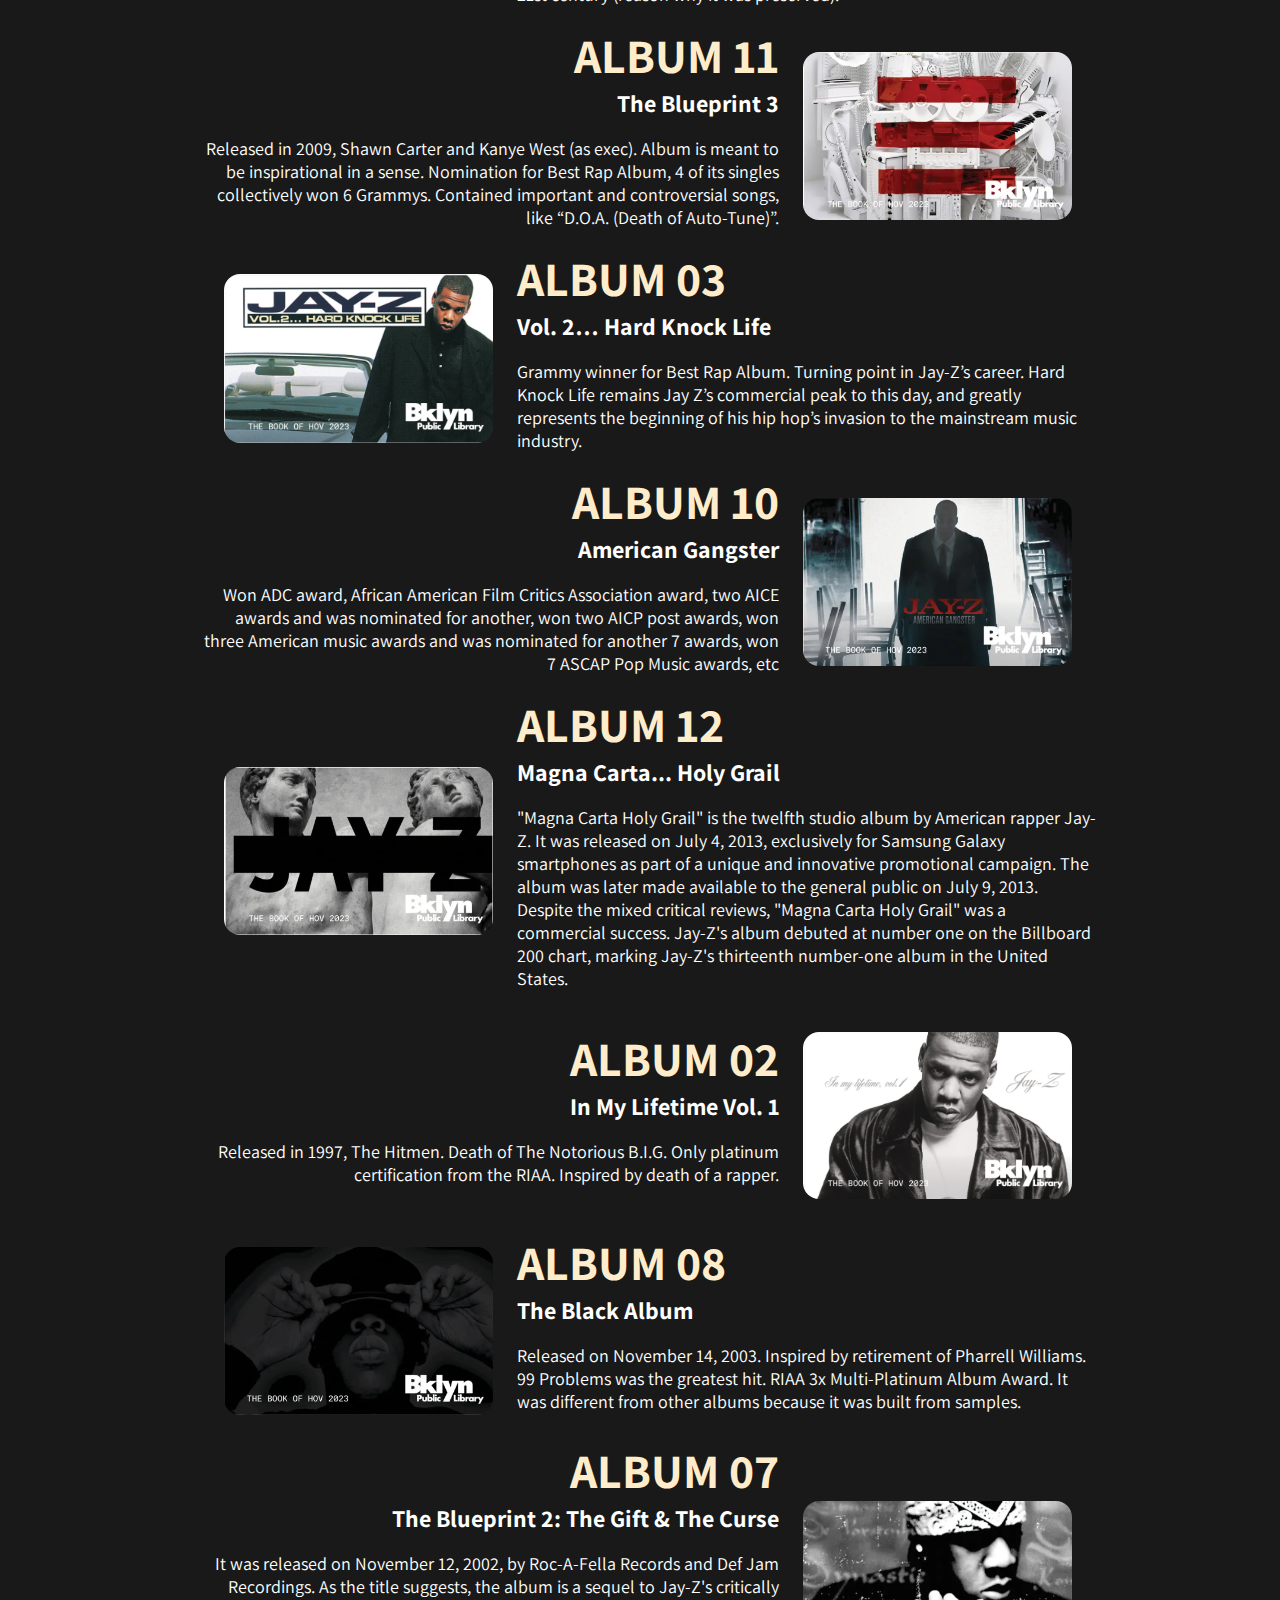
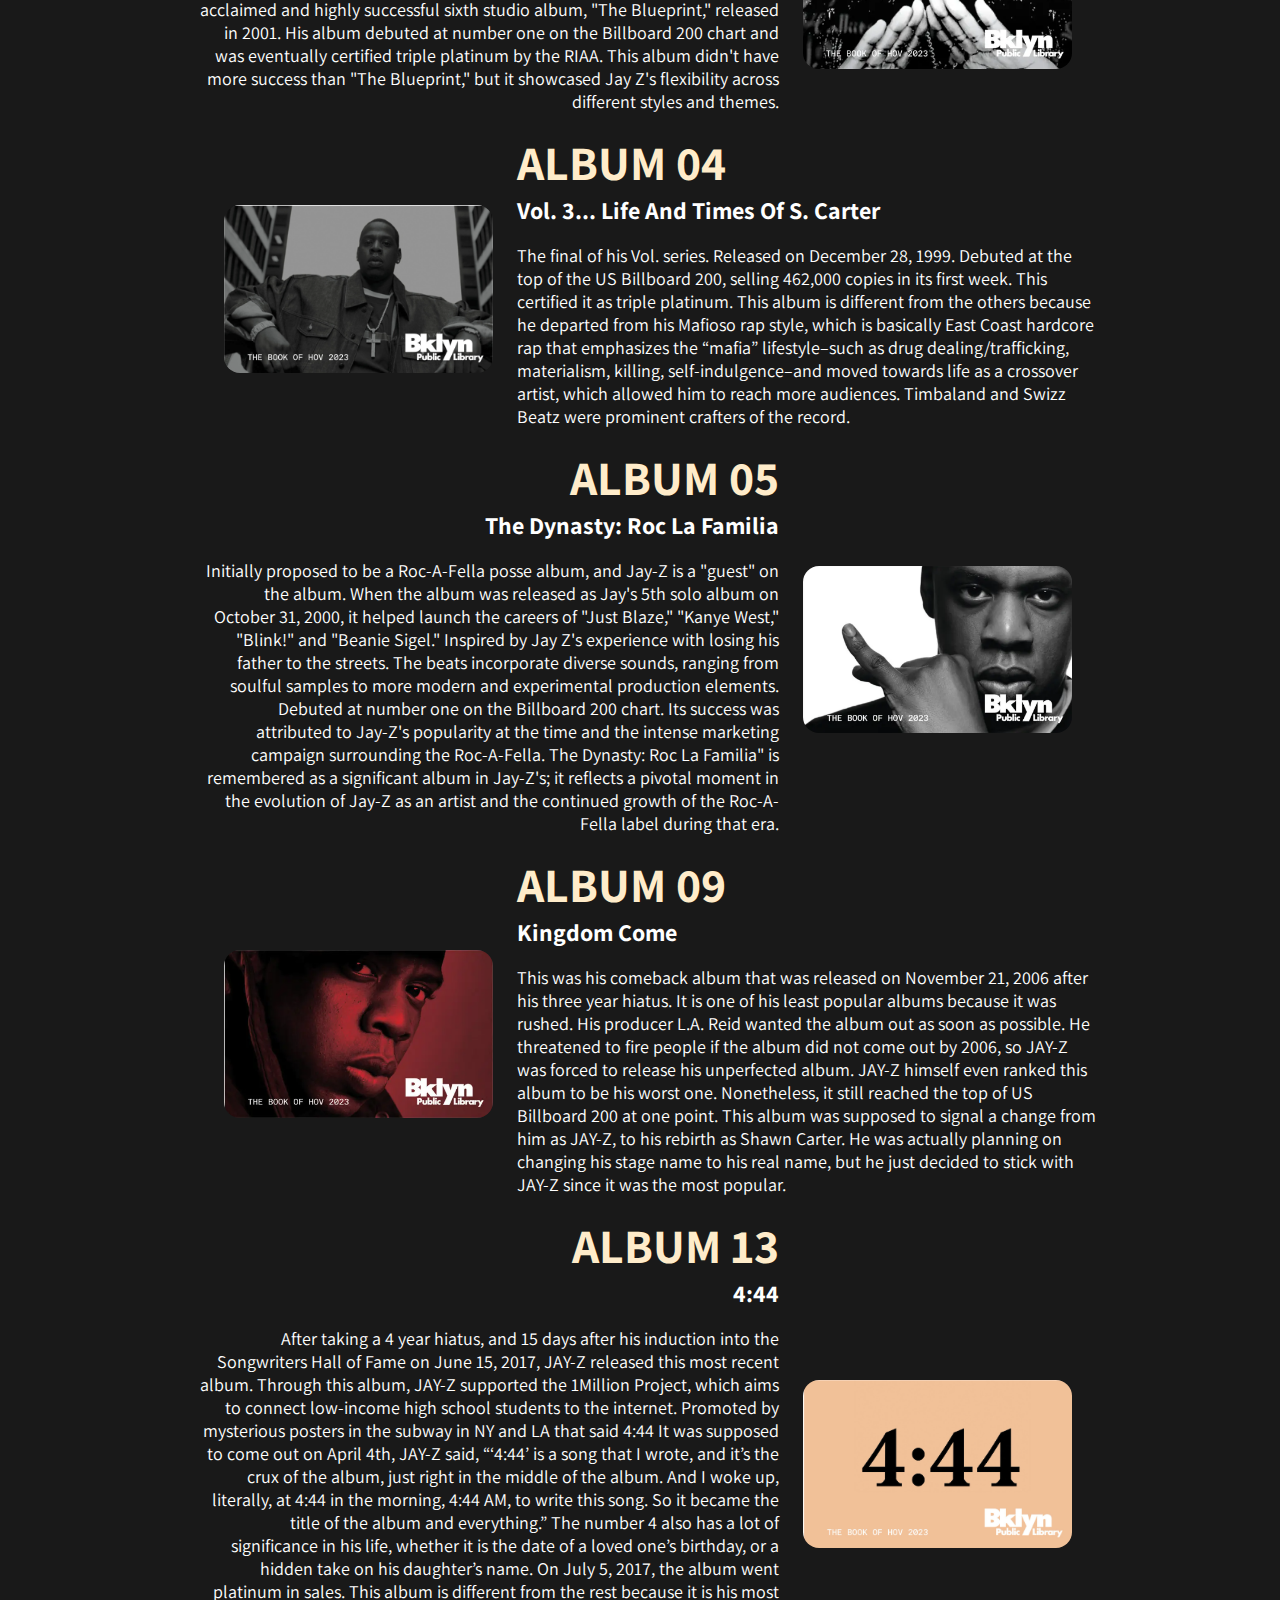
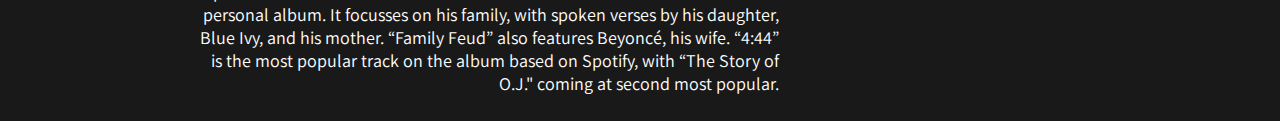
==== commit 25faba89: "bio done" ====
--- a/index.html
+++ b/index.html
@@ -26,7 +26,7 @@
                         </button>
 
                         <button class="button">
-                            <a href="jayzbio.html">JayZ Bio</a>
+                            <a href="jayz.html">JayZ Bio</a>
                         </button>
                     </div>
                 </div>
@@ -48,6 +48,20 @@
                     />
                 </div>
             </section>
+            <div class="border">
+                <span class="line"></span>
+                <img src="media/star.png" alt="" class="star-img" />
+                <span class="line"></span>
+            </div>
+            <div class="text-group middle">
+                <h3 class="title-caption">Instructions</h3>
+                <p class="description">
+                    Click on the cards to play a 7 second recording of the
+                    biggest hit from the album the card represents. Enjoy this
+                    walk(zoom) through of JayZ's career through a music
+                    playthrough.
+                </p>
+            </div>
             <div class="border">
                 <span class="line"></span>
                 <img src="media/star.png" alt="" class="star-img" />
--- a/style.css
+++ b/style.css
@@ -126,6 +126,9 @@
 }
 .left {
     text-align: start;
+}
+.middle {
+    text-align: center;
 }
 .wide-img {
     margin: 1.5rem;
@@ -209,3 +212,8 @@
     border-radius: 10px;
     background-color: var(--quad-color);
 }
+/* bio css */
+.bio-img {
+    width: 20%;
+    margin-right: 5%;
+}
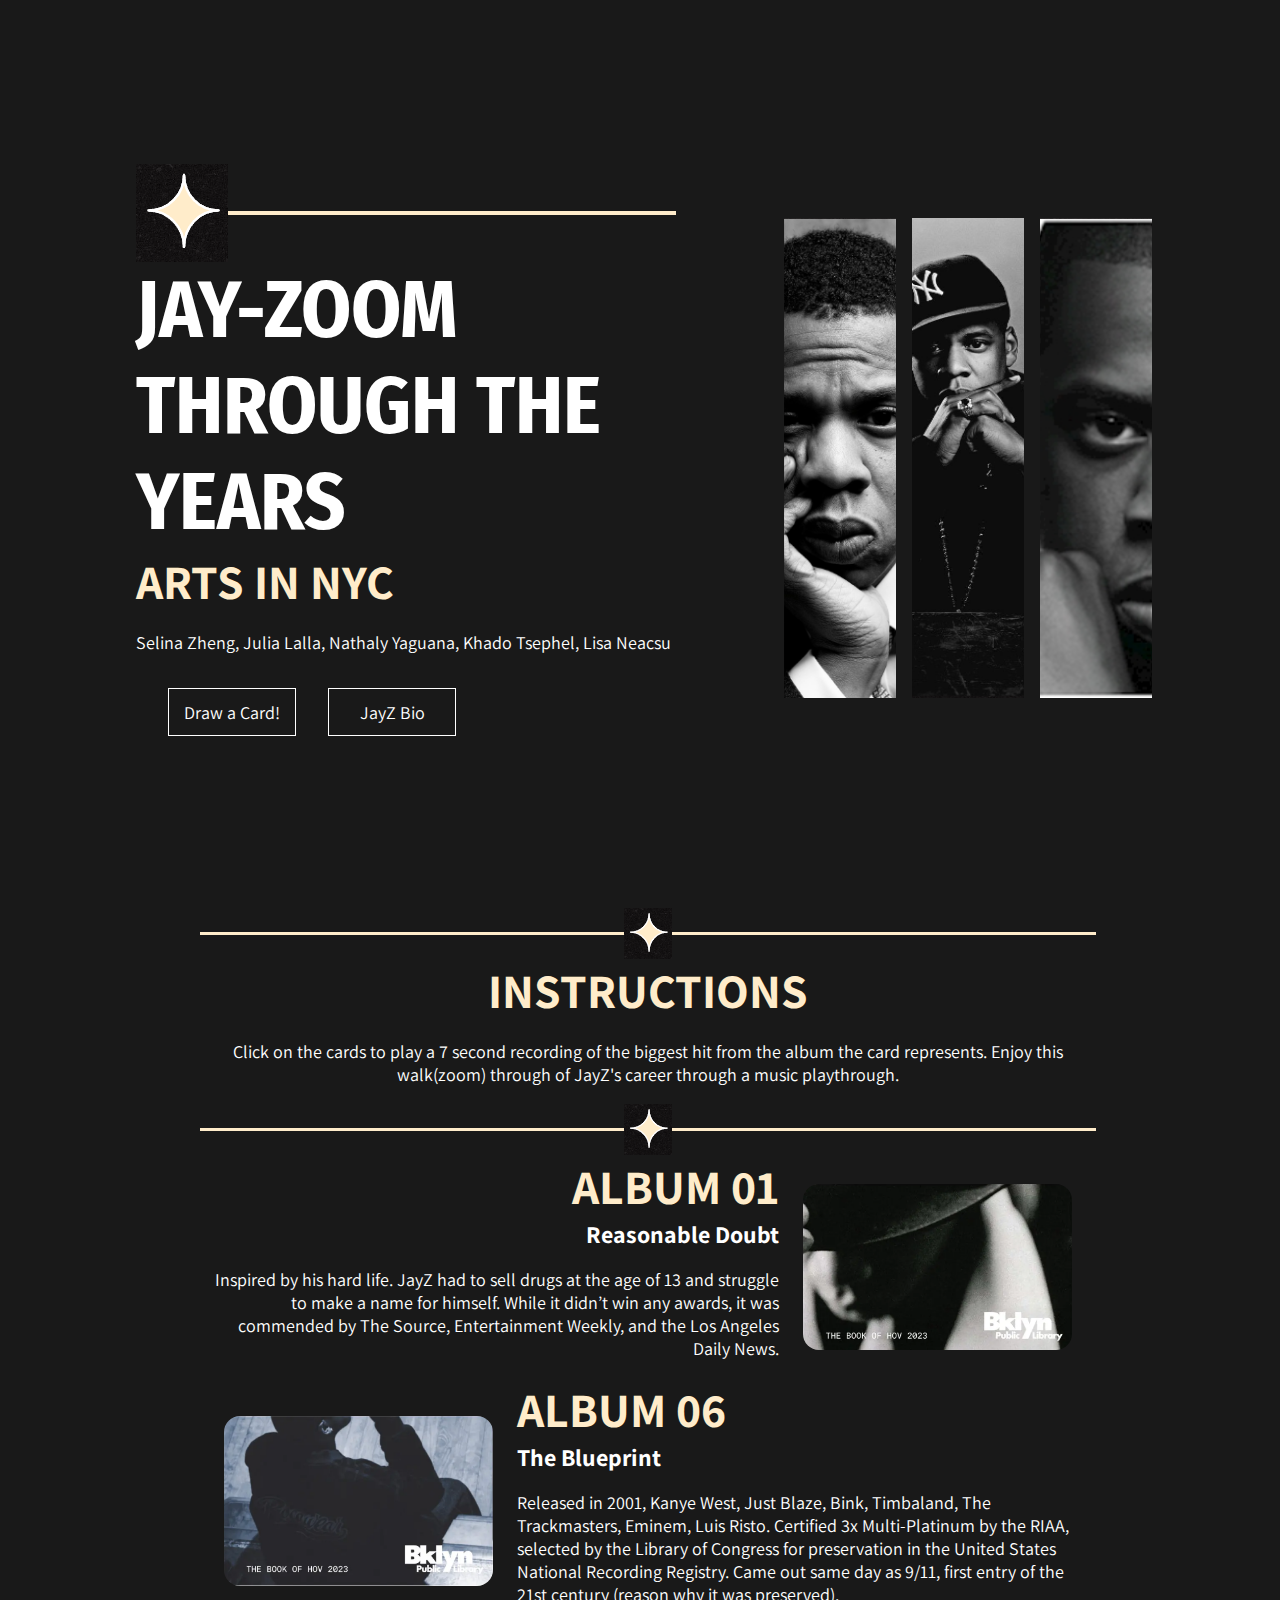
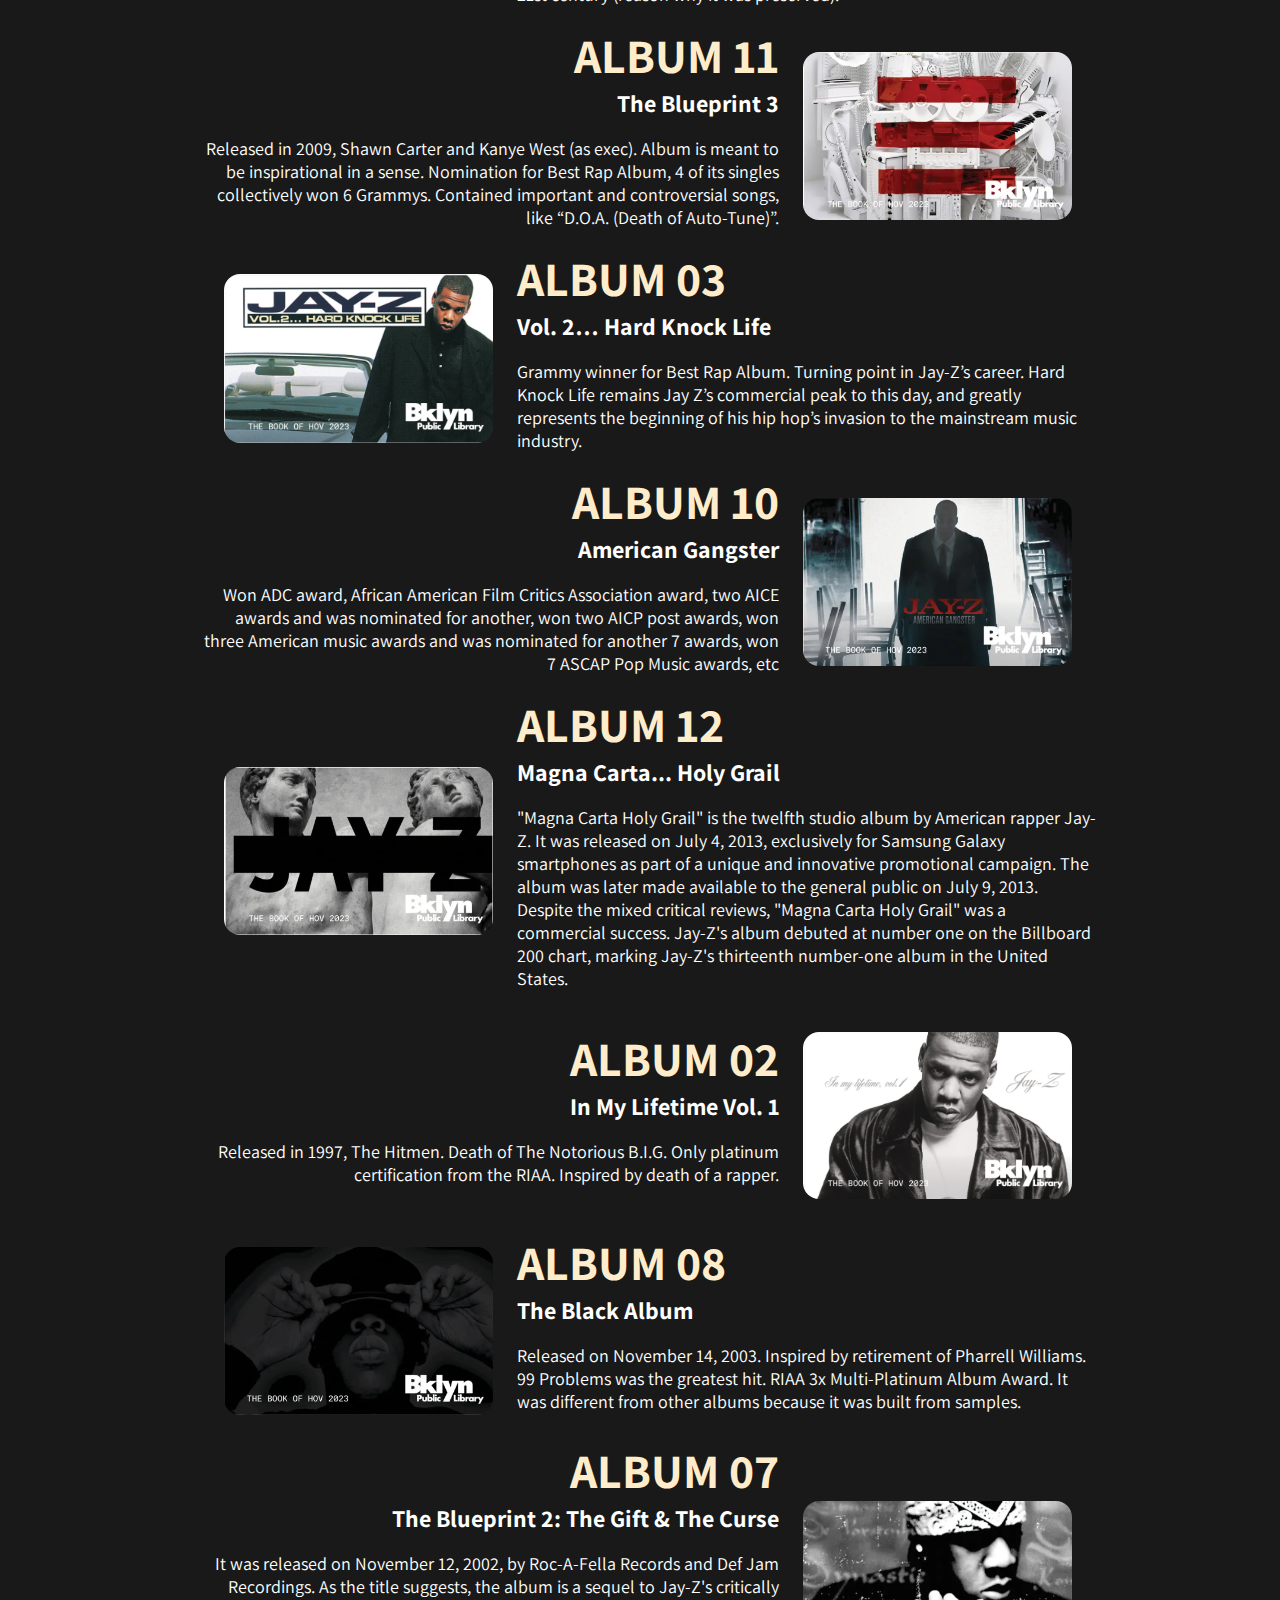
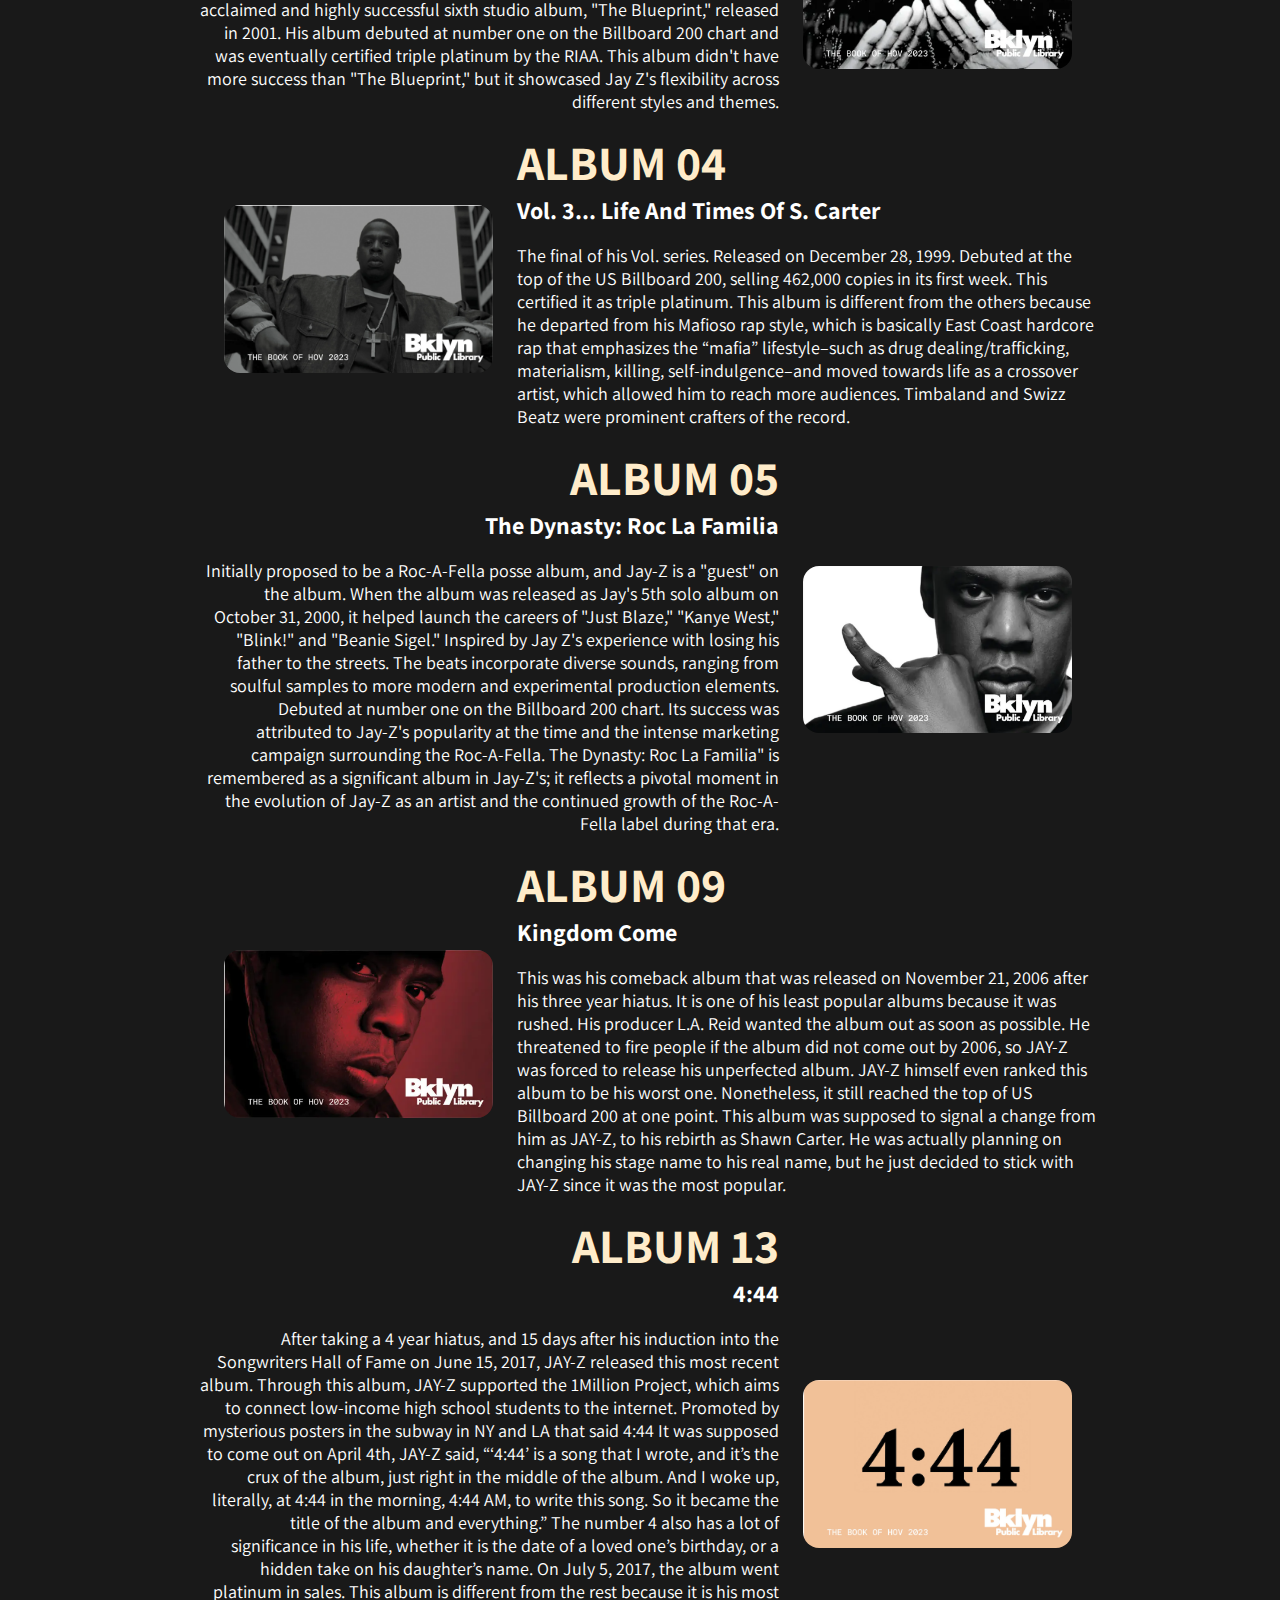
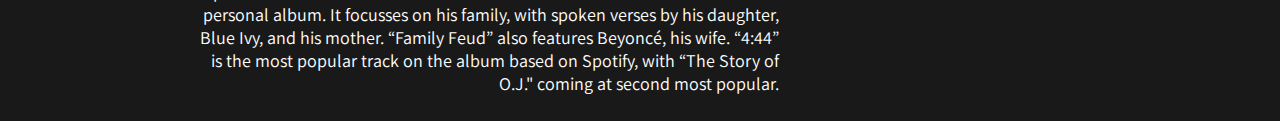
==== commit 3786606d: "oops forgot lisa" ====
--- a/index.html
+++ b/index.html
@@ -18,7 +18,7 @@
                     <h2 class="title-caption">Arts in NYC</h2>
                     <p class="description">
                         Selina Zheng, Julia Lalla, Nathaly Yaguana, Khado
-                        Tsephel
+                        Tsephel, Lisa Neacsu
                     </p>
                     <div class="row">
                         <button class="button">
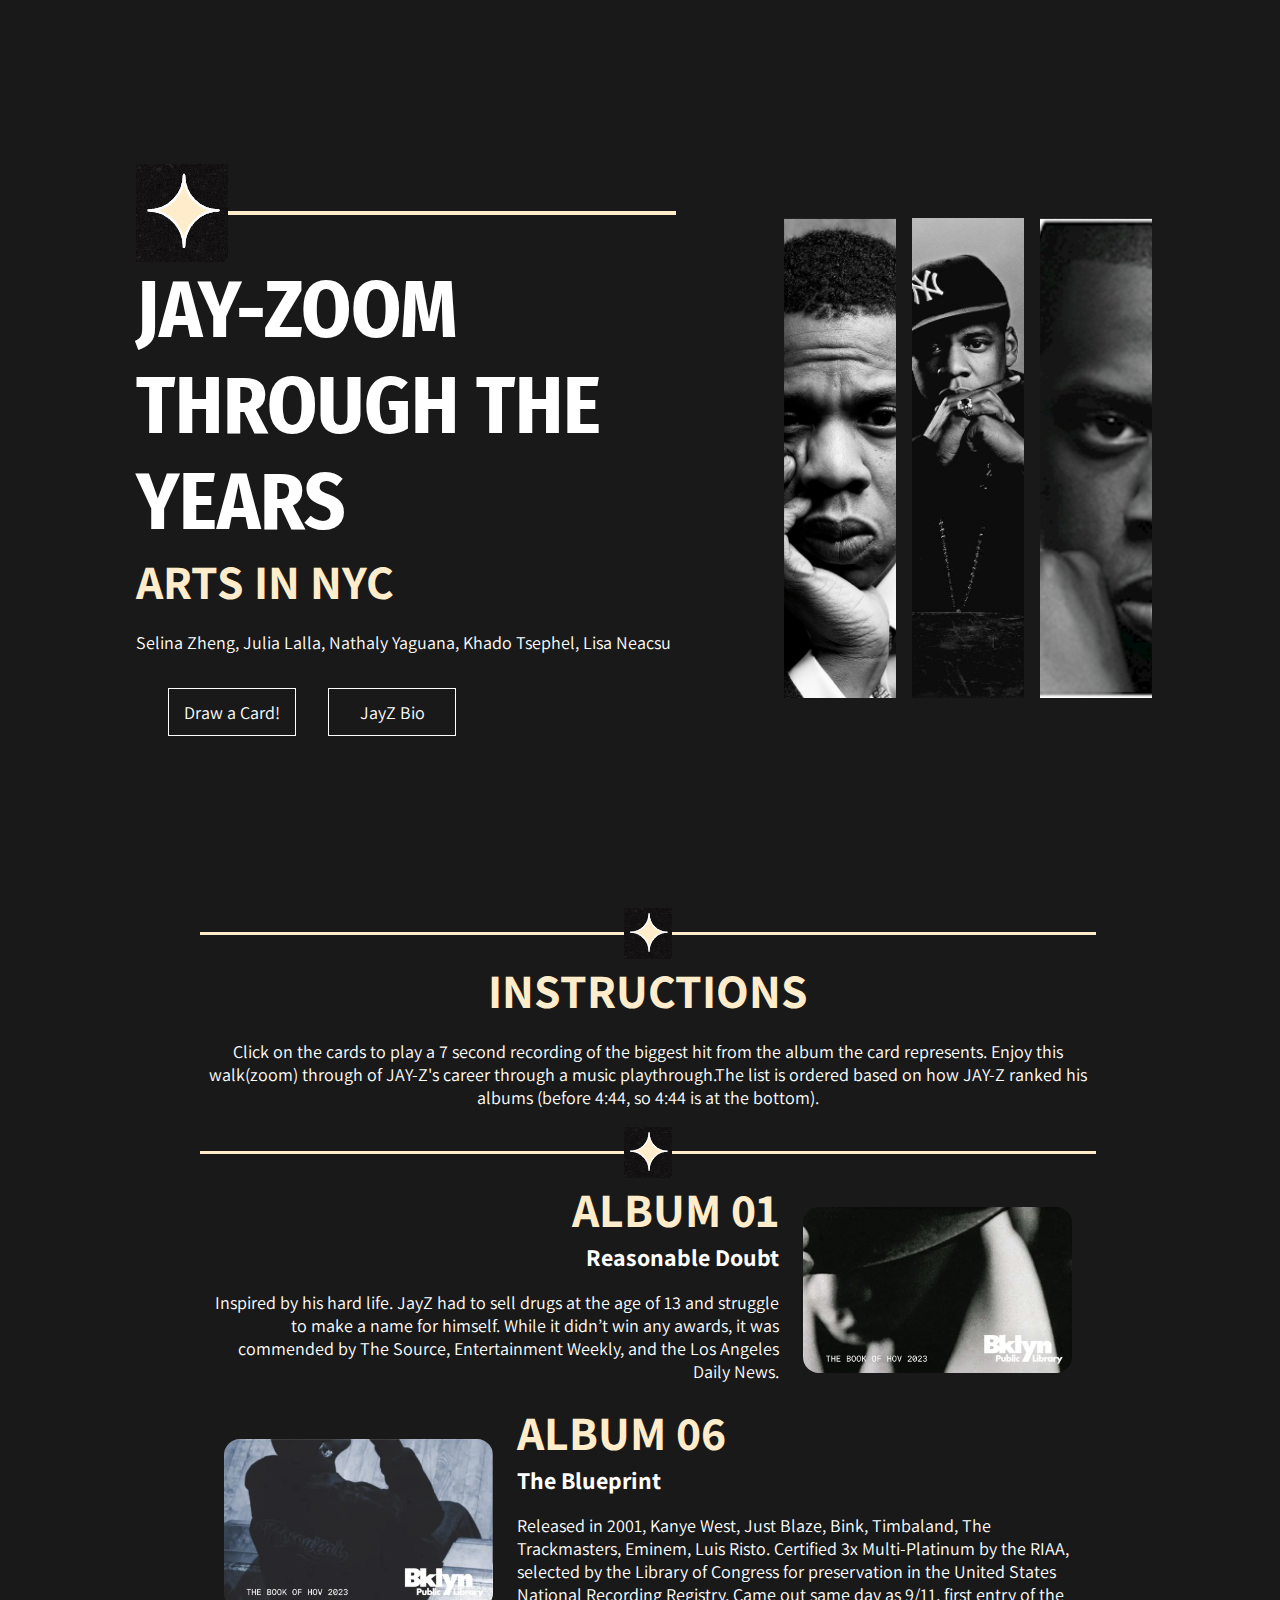
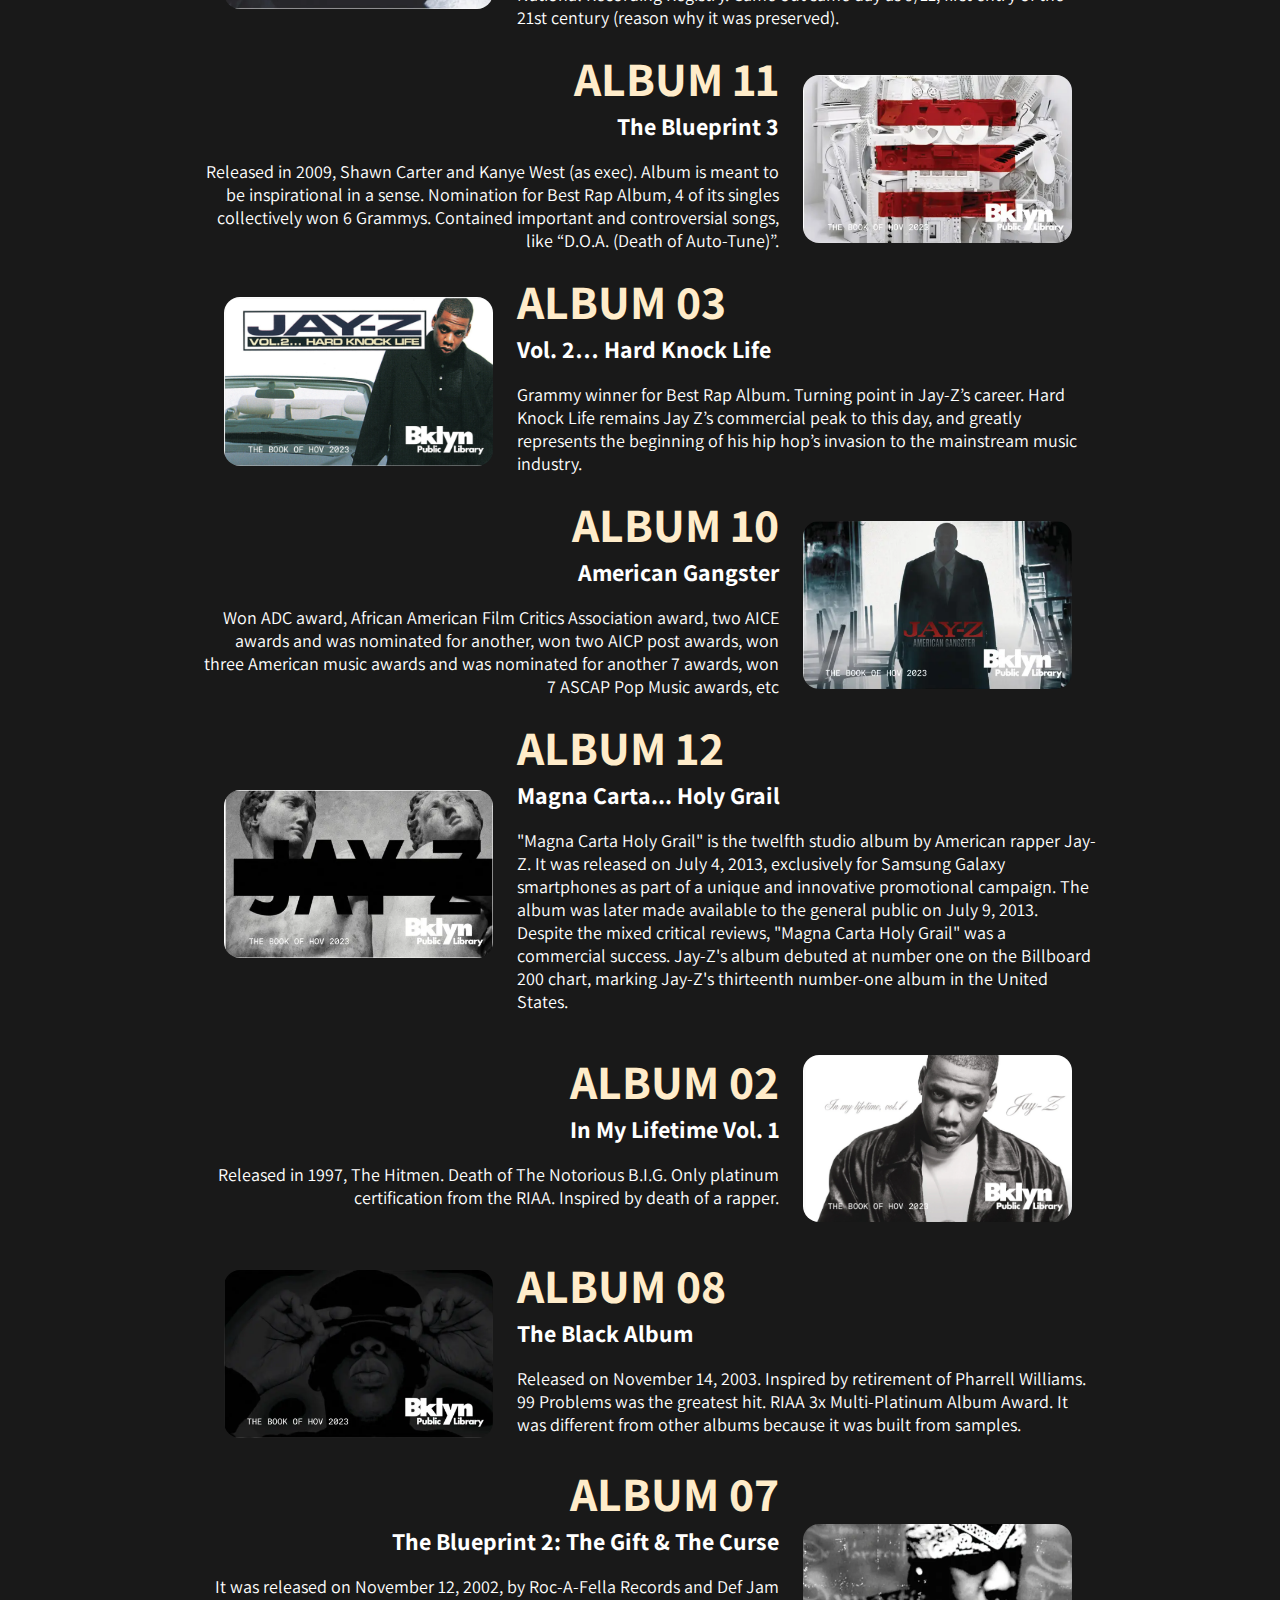
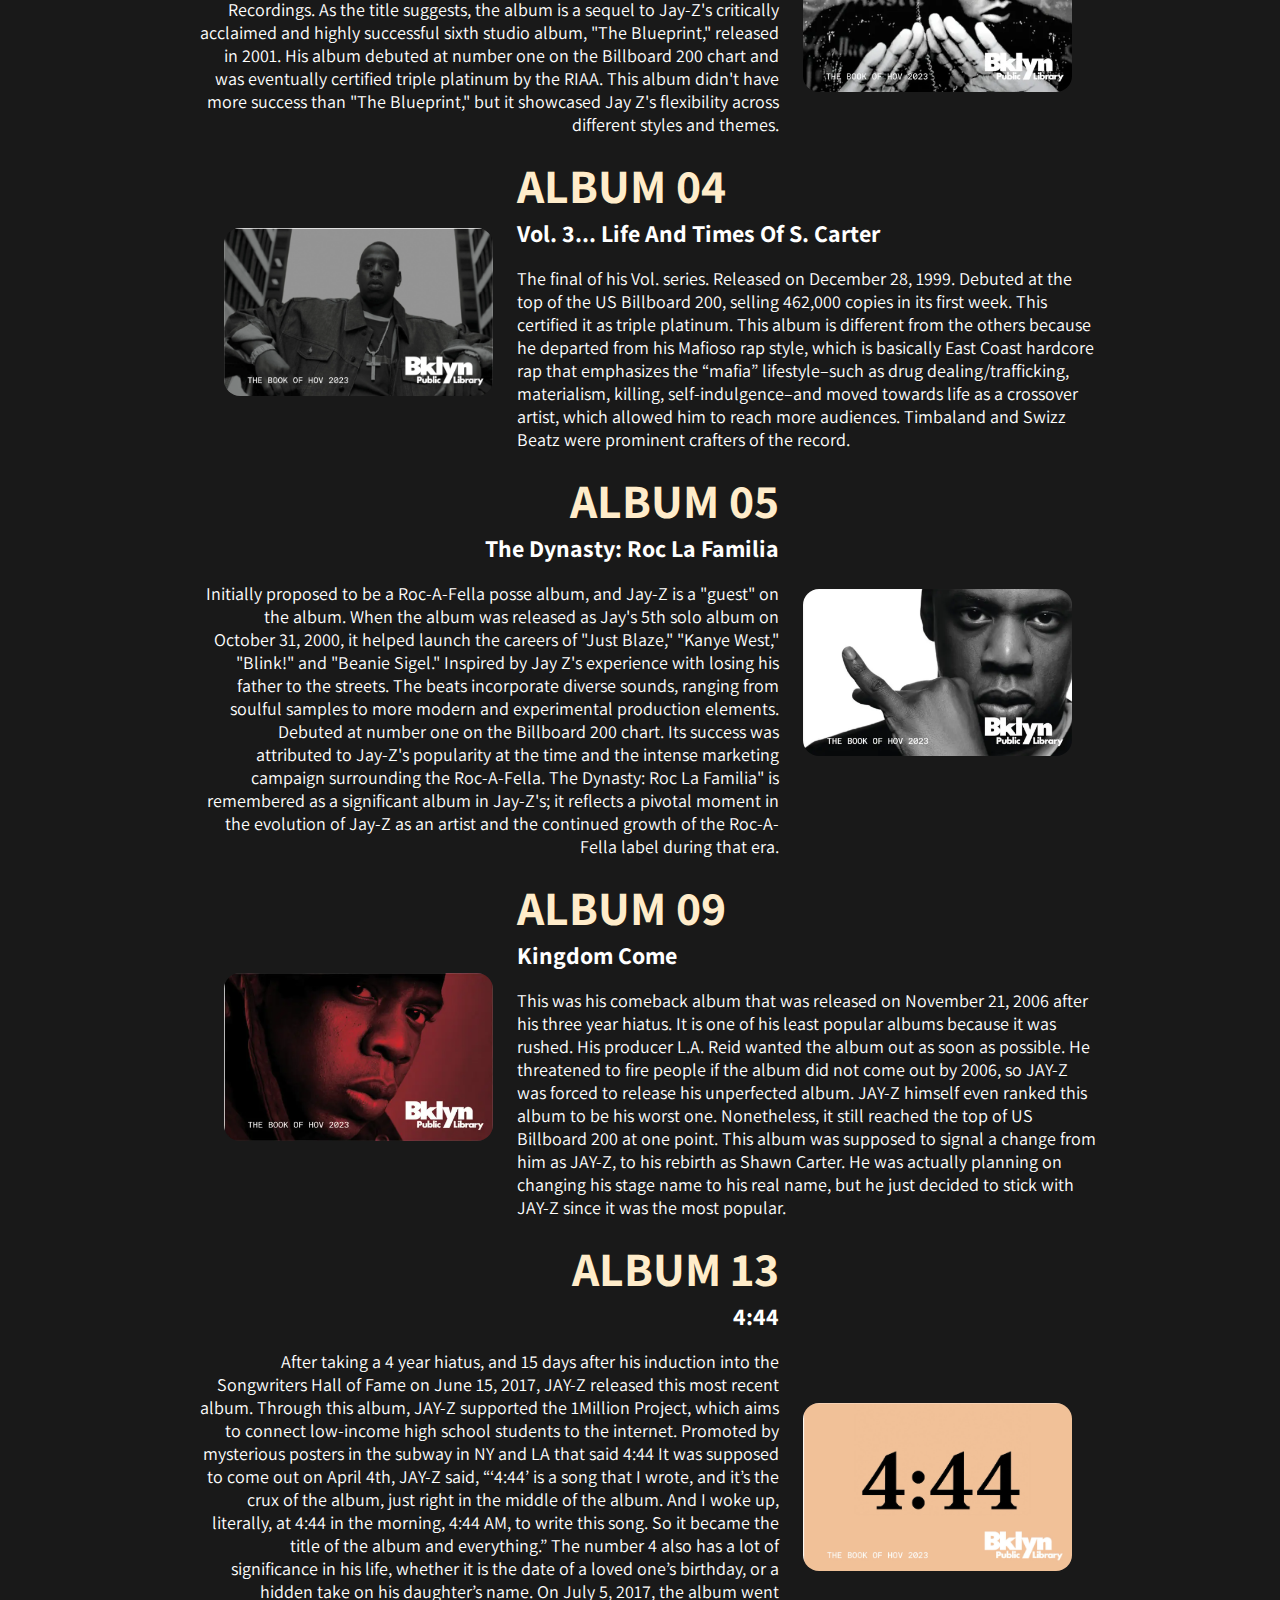
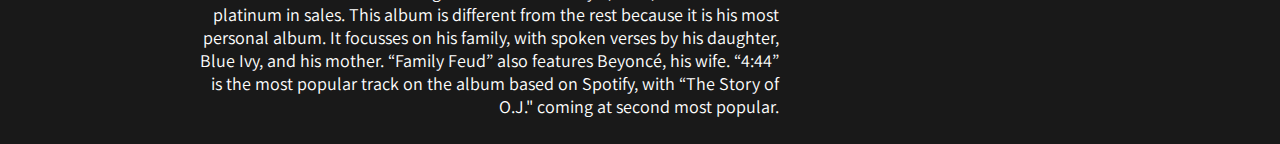
==== commit 70e96052: "update instruct" ====
--- a/index.html
+++ b/index.html
@@ -58,8 +58,9 @@
                 <p class="description">
                     Click on the cards to play a 7 second recording of the
                     biggest hit from the album the card represents. Enjoy this
-                    walk(zoom) through of JayZ's career through a music
-                    playthrough.
+                    walk(zoom) through of JAY-Z's career through a music
+                    playthrough.The list is ordered based on how JAY-Z ranked
+                    his albums (before 4:44, so 4:44 is at the bottom).
                 </p>
             </div>
             <div class="border">
@@ -96,7 +97,10 @@
                     alt="img of"
                     class="wide-img"
                 />
-                <audio id="audio2" src="media/blue.m4a"></audio>
+                <audio
+                    id="audio2"
+                    src="media/Song Cry (The Blueprint).m4a.m4a"
+                ></audio>
                 <div class="text-group left">
                     <h3 class="title-caption">album 06</h3>
                     <h2 class="caption">The Blueprint</h2>
@@ -131,7 +135,10 @@
                     alt="img of"
                     class="wide-img"
                 />
-                <audio id="audio3" src="media/blueprint 3.m4a"></audio>
+                <audio
+                    id="audio3"
+                    src="media/D.O.A (Blueprint 3).m4a.m4a"
+                ></audio>
             </section>
             <section id="template">
                 <img
@@ -140,7 +147,10 @@
                     alt="img of"
                     class="wide-img"
                 />
-                <audio id="audio4" src="media/knock.m4a"></audio>
+                <audio
+                    id="audio4"
+                    src="media/Hard Knock Life (Ghetto Anthem).m4a.m4a"
+                ></audio>
                 <div class="text-group left">
                     <h3 class="title-caption">album 03</h3>
                     <h2 class="caption">Vol. 2… Hard Knock Life</h2>
@@ -221,7 +231,10 @@
                     alt="img of"
                     class="wide-img"
                 />
-                <audio id="audio7" src="media/vol1.m4a"></audio>
+                <audio
+                    id="audio7"
+                    src="media/The City is Mine (In my Lifetime Vol. 1).m4a.m4a"
+                ></audio>
             </section>
             <section id="template">
                 <img
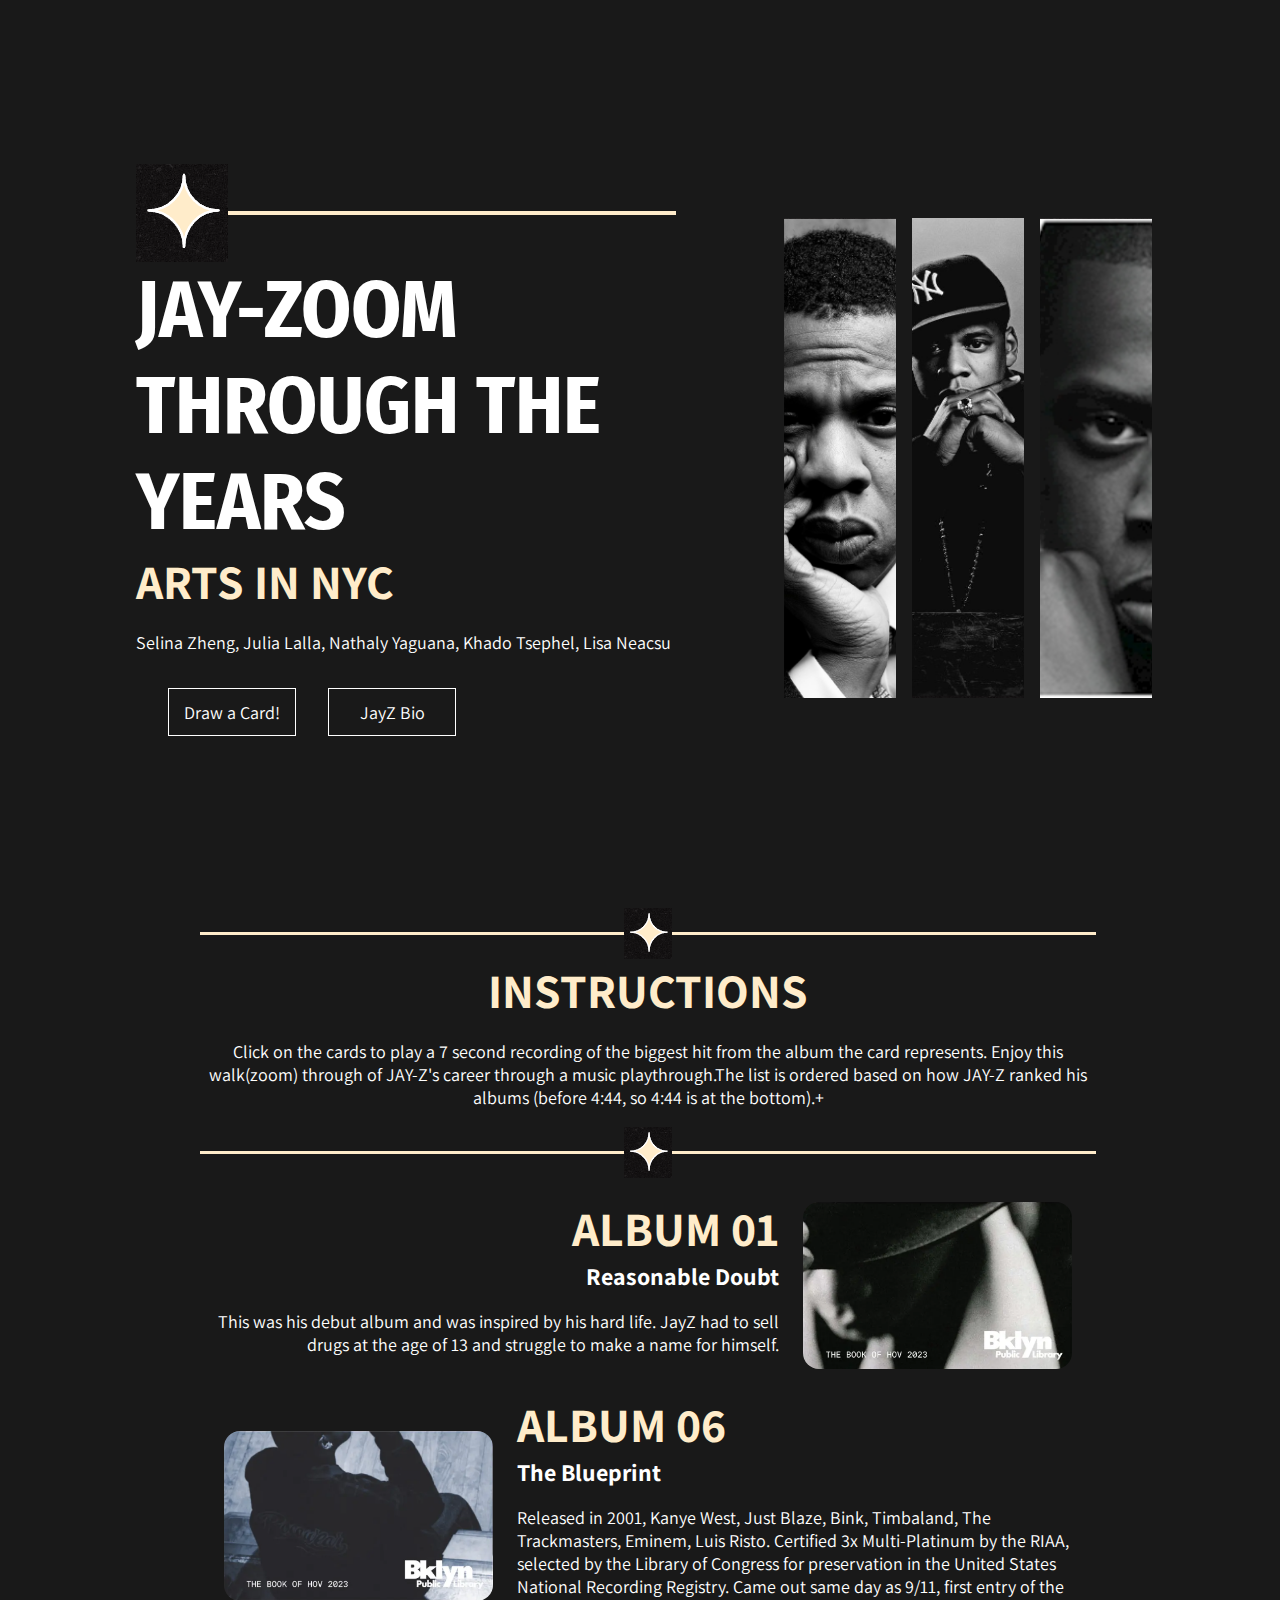
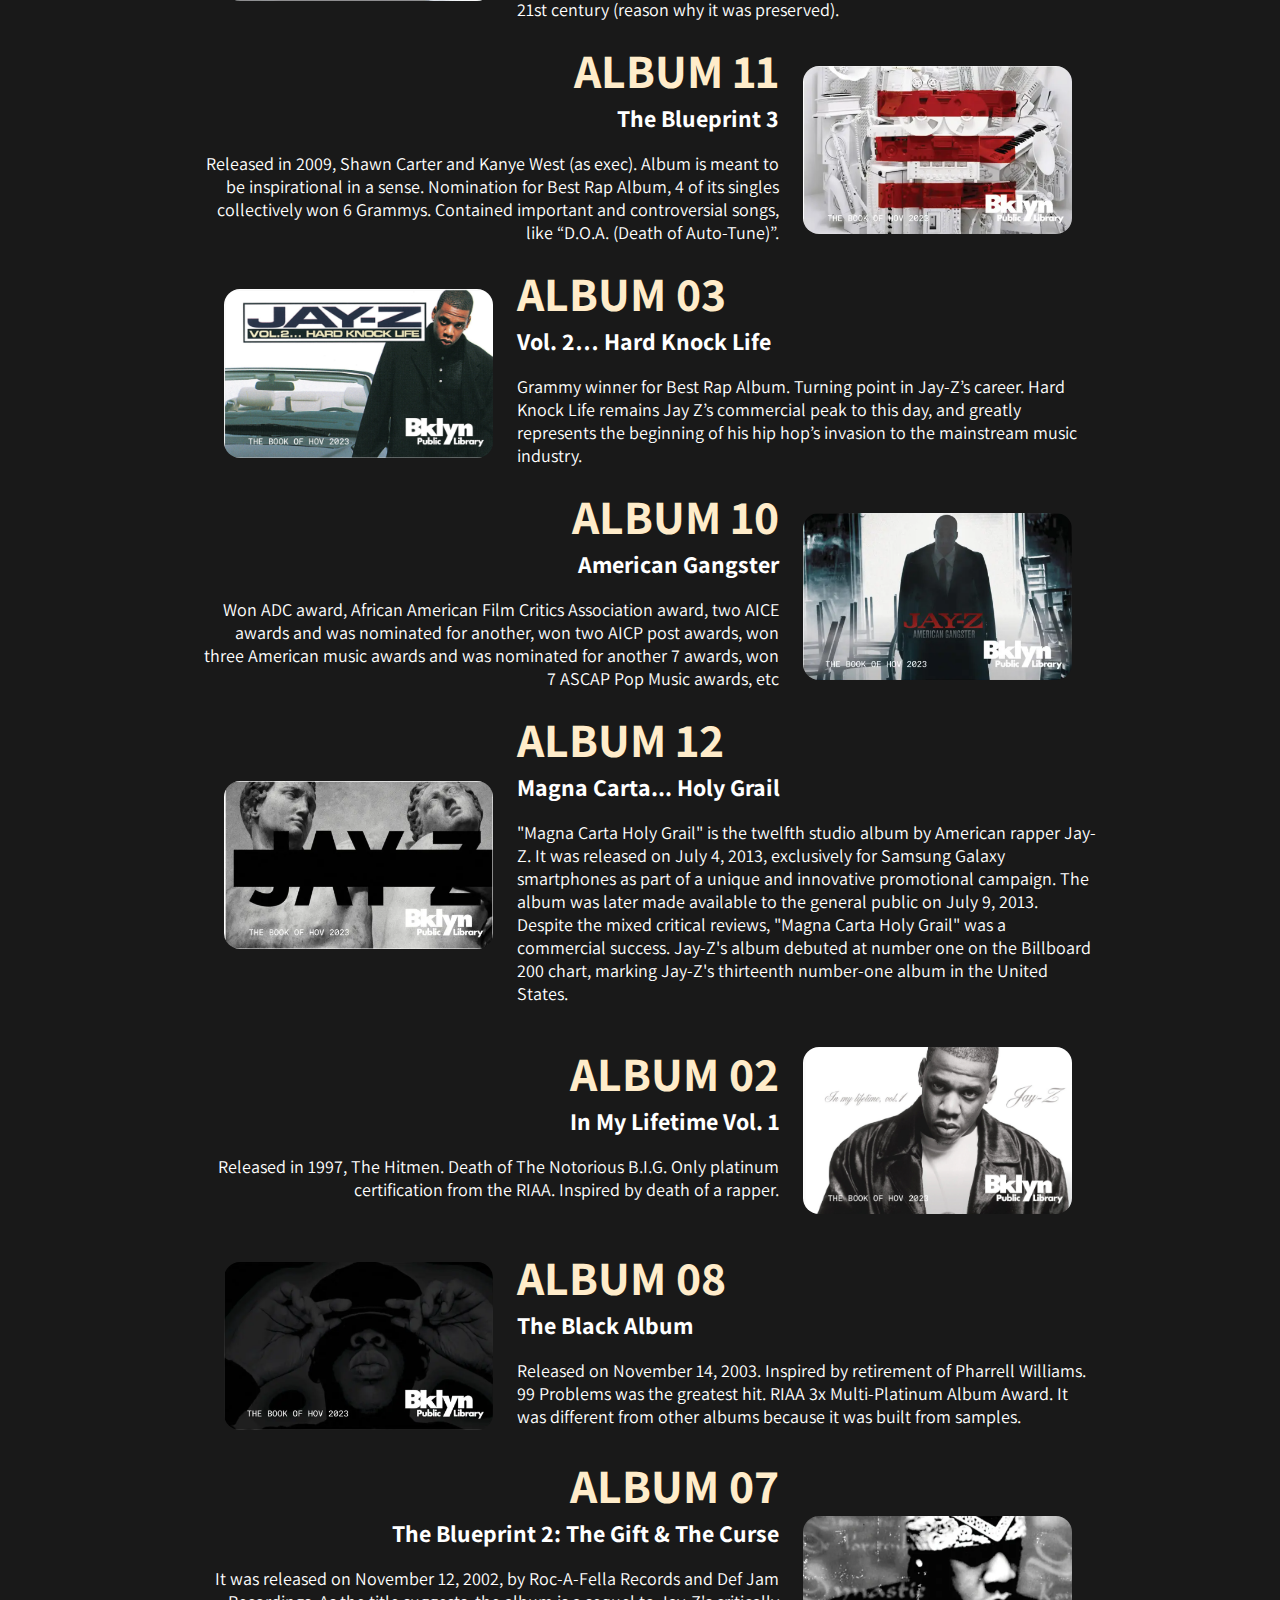
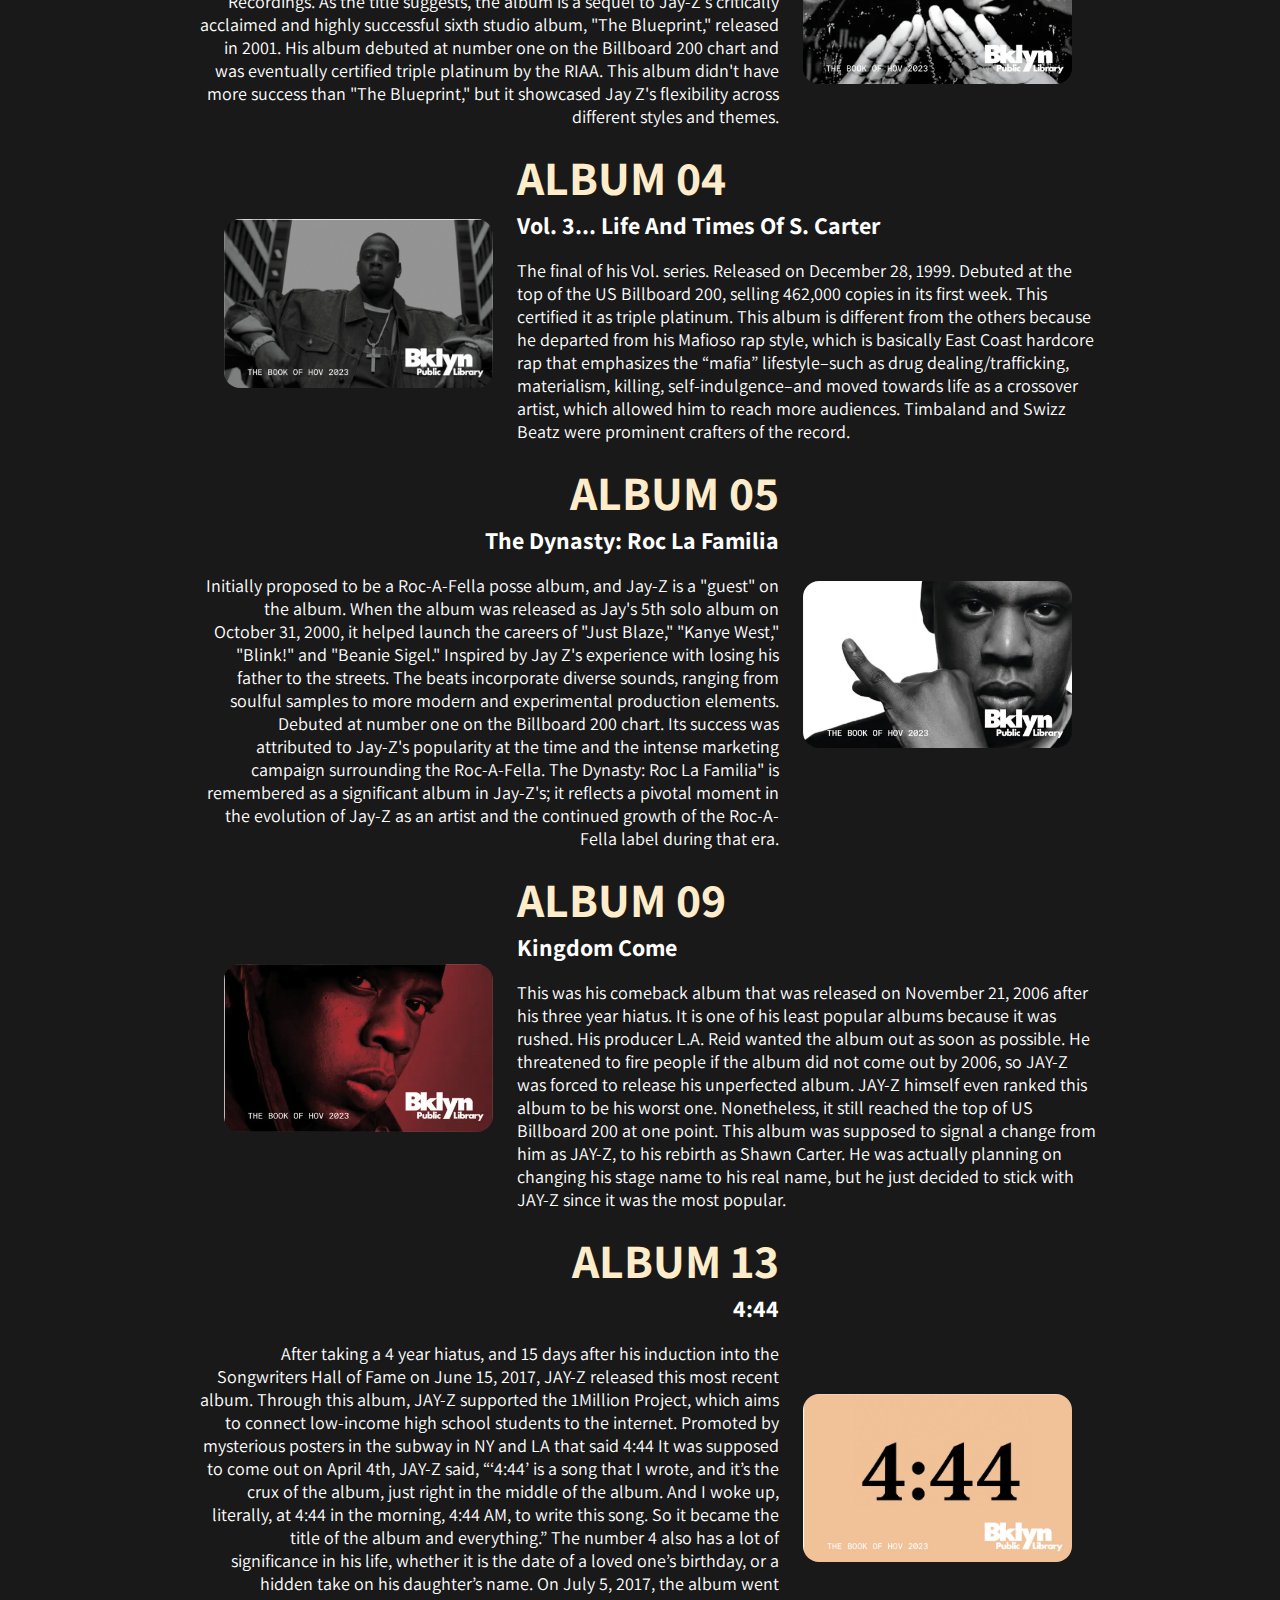
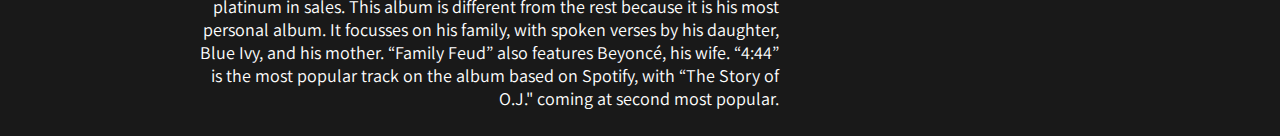
==== commit 19bf097f: "update" ====
--- a/index.html
+++ b/index.html
@@ -60,7 +60,7 @@
                     biggest hit from the album the card represents. Enjoy this
                     walk(zoom) through of JAY-Z's career through a music
                     playthrough.The list is ordered based on how JAY-Z ranked
-                    his albums (before 4:44, so 4:44 is at the bottom).
+                    his albums (before 4:44, so 4:44 is at the bottom).+
                 </p>
             </div>
             <div class="border">
@@ -73,11 +73,9 @@
                     <h3 class="title-caption">album 01</h3>
                     <h2 class="caption">Reasonable Doubt</h2>
                     <p class="description">
-                        Inspired by his hard life. JayZ had to sell drugs at the
-                        age of 13 and struggle to make a name for himself. While
-                        it didn’t win any awards, it was commended by The
-                        Source, Entertainment Weekly, and the Los Angeles Daily
-                        News.
+                        This was his debut album and was inspired by his hard
+                        life. JayZ had to sell drugs at the age of 13 and
+                        struggle to make a name for himself.
                     </p>
                 </div>
 
